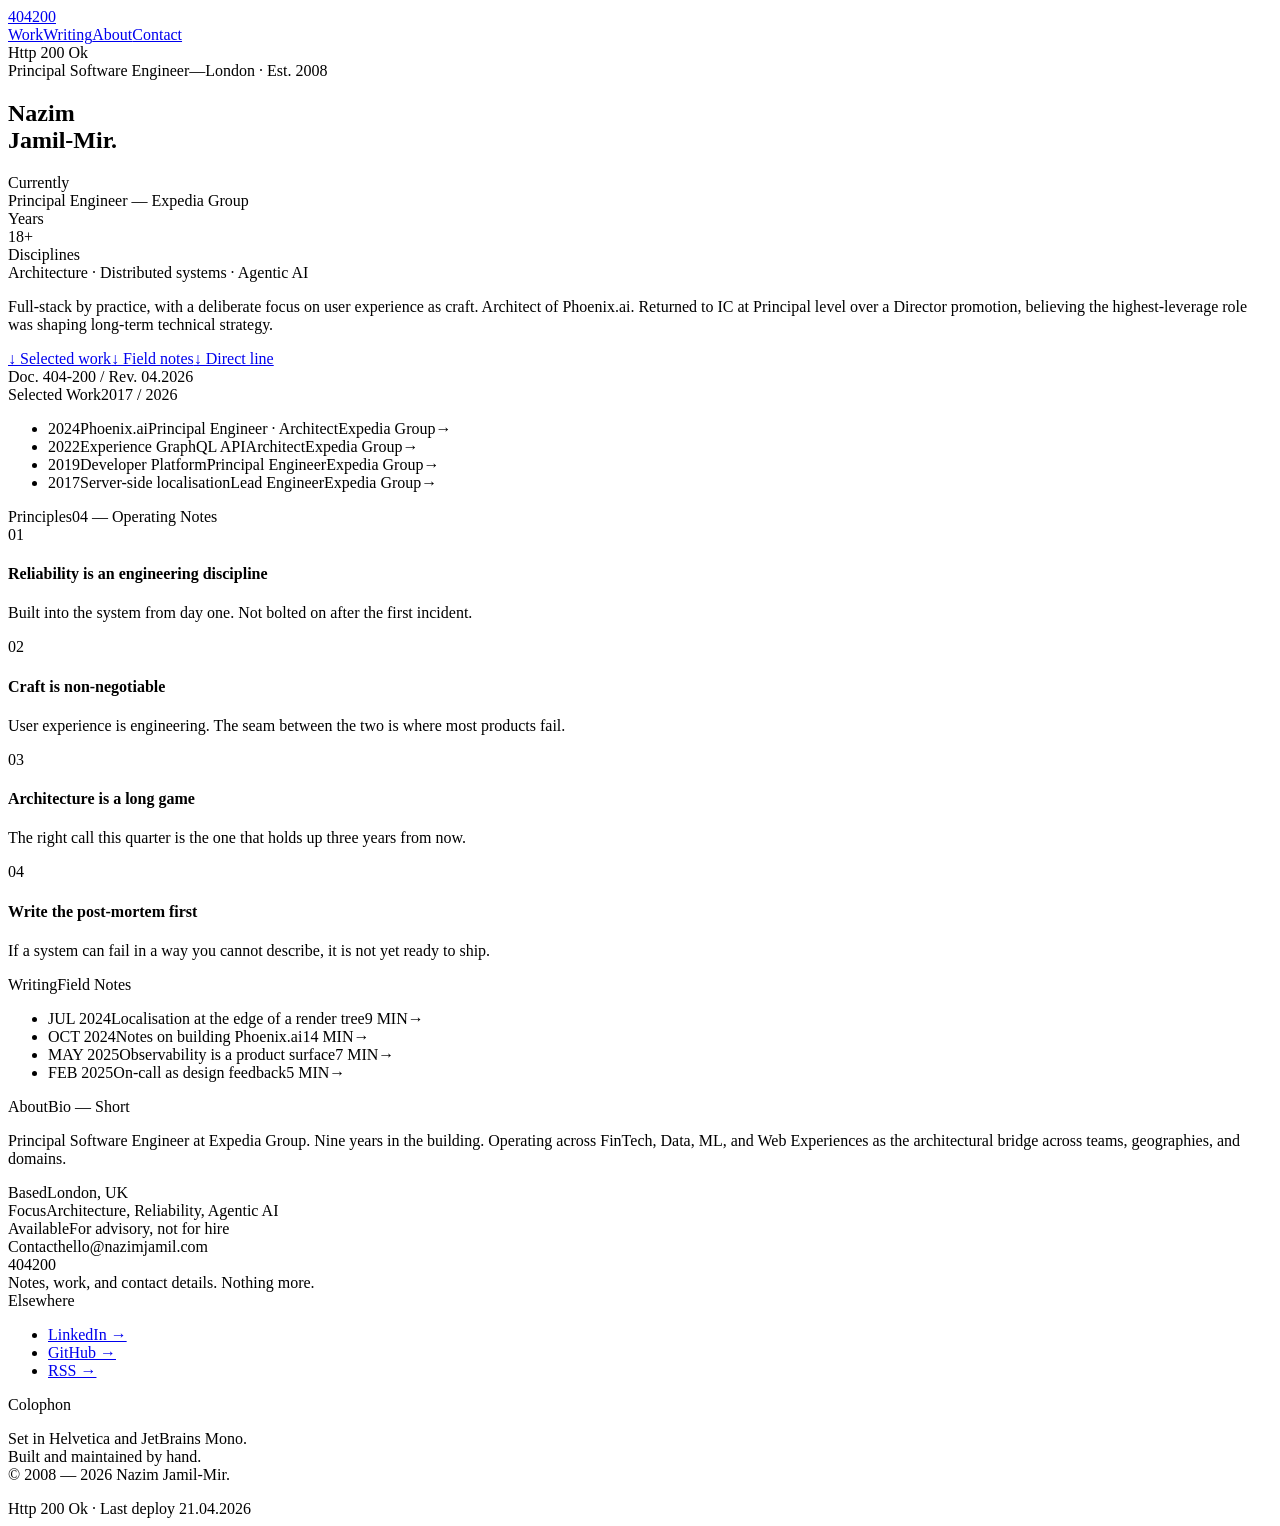
==== index.html @ 5a389b7d "Deploying to gh-pages from @ nazimjamil/404200@49bf01068c7d964cf28268f6c3b2073edb10a730 🚀" ====
<!DOCTYPE html><html lang="en"> <head><meta charset="UTF-8"><meta name="viewport" content="width=device-width, initial-scale=1"><meta name="description" content="Principal Software Engineer. Architect of Phoenix.ai. London."><title>Nazim Jamil-Mir — 404·200</title><link rel="icon" type="image/svg+xml" href="/favicon.svg"><link rel="stylesheet" href="/404.200/_astro/_slug_.BNwKI9wT.css"></head> <body> <div class="page"> <style>astro-island,astro-slot,astro-static-slot{display:contents}</style><script>(()=>{var e=async t=>{await(await t())()};(self.Astro||(self.Astro={})).load=e;window.dispatchEvent(new Event("astro:load"));})();</script><script>(()=>{var A=Object.defineProperty;var g=(i,o,a)=>o in i?A(i,o,{enumerable:!0,configurable:!0,writable:!0,value:a}):i[o]=a;var d=(i,o,a)=>g(i,typeof o!="symbol"?o+"":o,a);{let i={0:t=>m(t),1:t=>a(t),2:t=>new RegExp(t),3:t=>new Date(t),4:t=>new Map(a(t)),5:t=>new Set(a(t)),6:t=>BigInt(t),7:t=>new URL(t),8:t=>new Uint8Array(t),9:t=>new Uint16Array(t),10:t=>new Uint32Array(t),11:t=>1/0*t},o=t=>{let[l,e]=t;return l in i?i[l](e):void 0},a=t=>t.map(o),m=t=>typeof t!="object"||t===null?t:Object.fromEntries(Object.entries(t).map(([l,e])=>[l,o(e)]));class y extends HTMLElement{constructor(){super(...arguments);d(this,"Component");d(this,"hydrator");d(this,"hydrate",async()=>{var b;if(!this.hydrator||!this.isConnected)return;let e=(b=this.parentElement)==null?void 0:b.closest("astro-island[ssr]");if(e){e.addEventListener("astro:hydrate",this.hydrate,{once:!0});return}let c=this.querySelectorAll("astro-slot"),n={},h=this.querySelectorAll("template[data-astro-template]");for(let r of h){let s=r.closest(this.tagName);s!=null&&s.isSameNode(this)&&(n[r.getAttribute("data-astro-template")||"default"]=r.innerHTML,r.remove())}for(let r of c){let s=r.closest(this.tagName);s!=null&&s.isSameNode(this)&&(n[r.getAttribute("name")||"default"]=r.innerHTML)}let p;try{p=this.hasAttribute("props")?m(JSON.parse(this.getAttribute("props"))):{}}catch(r){let s=this.getAttribute("component-url")||"<unknown>",v=this.getAttribute("component-export");throw v&&(s+=` (export ${v})`),console.error(`[hydrate] Error parsing props for component ${s}`,this.getAttribute("props"),r),r}let u;await this.hydrator(this)(this.Component,p,n,{client:this.getAttribute("client")}),this.removeAttribute("ssr"),this.dispatchEvent(new CustomEvent("astro:hydrate"))});d(this,"unmount",()=>{this.isConnected||this.dispatchEvent(new CustomEvent("astro:unmount"))})}disconnectedCallback(){document.removeEventListener("astro:after-swap",this.unmount),document.addEventListener("astro:after-swap",this.unmount,{once:!0})}connectedCallback(){if(!this.hasAttribute("await-children")||document.readyState==="interactive"||document.readyState==="complete")this.childrenConnectedCallback();else{let e=()=>{document.removeEventListener("DOMContentLoaded",e),c.disconnect(),this.childrenConnectedCallback()},c=new MutationObserver(()=>{var n;((n=this.lastChild)==null?void 0:n.nodeType)===Node.COMMENT_NODE&&this.lastChild.nodeValue==="astro:end"&&(this.lastChild.remove(),e())});c.observe(this,{childList:!0}),document.addEventListener("DOMContentLoaded",e)}}async childrenConnectedCallback(){let e=this.getAttribute("before-hydration-url");e&&await import(e),this.start()}async start(){let e=JSON.parse(this.getAttribute("opts")),c=this.getAttribute("client");if(Astro[c]===void 0){window.addEventListener(`astro:${c}`,()=>this.start(),{once:!0});return}try{await Astro[c](async()=>{let n=this.getAttribute("renderer-url"),[h,{default:p}]=await Promise.all([import(this.getAttribute("component-url")),n?import(n):()=>()=>{}]),u=this.getAttribute("component-export")||"default";if(!u.includes("."))this.Component=h[u];else{this.Component=h;for(let f of u.split("."))this.Component=this.Component[f]}return this.hydrator=p,this.hydrate},e,this)}catch(n){console.error(`[astro-island] Error hydrating ${this.getAttribute("component-url")}`,n)}}attributeChangedCallback(){this.hydrate()}}d(y,"observedAttributes",["props"]),customElements.get("astro-island")||customElements.define("astro-island",y)}})();</script><astro-island uid="kYP20" prefix="r12" component-url="/404.200/_astro/Header.C9mFIjWQ.js" component-export="default" renderer-url="/404.200/_astro/client.Ck_OXNAA.js" props="{&quot;active&quot;:[0,&quot;Work&quot;]}" ssr client="load" opts="{&quot;name&quot;:&quot;Header&quot;,&quot;value&quot;:true}" await-children><header class="site-header"><a class="mark" href="/">404<span class="dot"></span>200</a><nav class="site-nav"><a class="nav-link is-active" href="/work">Work</a><a class="nav-link" href="/writing">Writing</a><a class="nav-link" href="/about">About</a><a class="nav-link" href="/contact">Contact</a></nav><div class="status-pill u-uppercase"><span class="status-dot"></span>Http 200 Ok</div></header><!--astro:end--></astro-island>  <astro-island uid="2uKwap" prefix="r7" component-url="/404.200/_astro/Hero.ugBSDoZh.js" component-export="default" renderer-url="/404.200/_astro/client.Ck_OXNAA.js" props="{}" ssr client="load" opts="{&quot;name&quot;:&quot;Hero&quot;,&quot;value&quot;:true}" await-children><section class="hero"><div class="hero-eyebrow"><span>Principal Software Engineer</span><span class="hero-eyebrow-sep">—</span><span>London · Est. 2008</span></div><h1 class="hero-title">Nazim<br/>Jamil-Mir.</h1><div class="hero-meta"><div class="hero-meta-col"><div class="meta-label">Currently</div><div class="meta-value">Principal Engineer — Expedia Group</div></div><div class="hero-meta-col"><div class="meta-label">Years</div><div class="meta-value">18<span class="meta-thin">+</span></div></div><div class="hero-meta-col"><div class="meta-label">Disciplines</div><div class="meta-value">Architecture · Distributed systems · Agentic AI</div></div></div><p class="hero-lede">Full-stack by practice, with a deliberate focus on user experience as craft. Architect of Phoenix.ai. Returned to IC at Principal level over a Director promotion, believing the highest-leverage role was shaping long-term technical strategy.</p><div class="hero-foot"><div class="lhs"><a href="/work">↓ Selected work</a><a href="/writing">↓ Field notes</a><a href="/contact">↓ Direct line</a></div><div class="u-uppercase">Doc. 404-200 / Rev. 04.2026</div></div></section><!--astro:end--></astro-island> <astro-island uid="1IAMel" prefix="r8" component-url="/404.200/_astro/WorkList.DhVTAIYB.js" component-export="default" renderer-url="/404.200/_astro/client.Ck_OXNAA.js" props="{&quot;items&quot;:[1,[[0,{&quot;year&quot;:[0,&quot;2024&quot;],&quot;title&quot;:[0,&quot;Phoenix.ai&quot;],&quot;role&quot;:[0,&quot;Principal Engineer · Architect&quot;],&quot;org&quot;:[0,&quot;Expedia Group&quot;],&quot;slug&quot;:[0,&quot;phoenix-ai&quot;]}],[0,{&quot;year&quot;:[0,&quot;2022&quot;],&quot;title&quot;:[0,&quot;Experience GraphQL API&quot;],&quot;role&quot;:[0,&quot;Architect&quot;],&quot;org&quot;:[0,&quot;Expedia Group&quot;],&quot;slug&quot;:[0,&quot;experience-graphql-api&quot;]}],[0,{&quot;year&quot;:[0,&quot;2019&quot;],&quot;title&quot;:[0,&quot;Developer Platform&quot;],&quot;role&quot;:[0,&quot;Principal Engineer&quot;],&quot;org&quot;:[0,&quot;Expedia Group&quot;],&quot;slug&quot;:[0,&quot;developer-platform&quot;]}],[0,{&quot;year&quot;:[0,&quot;2017&quot;],&quot;title&quot;:[0,&quot;Server-side localisation&quot;],&quot;role&quot;:[0,&quot;Lead Engineer&quot;],&quot;org&quot;:[0,&quot;Expedia Group&quot;],&quot;slug&quot;:[0,&quot;server-side-localisation&quot;]}]]]}" ssr client="load" opts="{&quot;name&quot;:&quot;WorkList&quot;,&quot;value&quot;:true}" await-children><section class="block"><div class="block-head"><span class="label">Selected Work</span><span class="label-muted">2017 / 2026</span></div><ul class="work-list"><li class="work-row"><span class="work-year">2024</span><span class="work-title">Phoenix.ai</span><span class="work-role">Principal Engineer · Architect</span><span class="work-org">Expedia Group</span><span class="work-arrow">→</span></li><li class="work-row"><span class="work-year">2022</span><span class="work-title">Experience GraphQL API</span><span class="work-role">Architect</span><span class="work-org">Expedia Group</span><span class="work-arrow">→</span></li><li class="work-row"><span class="work-year">2019</span><span class="work-title">Developer Platform</span><span class="work-role">Principal Engineer</span><span class="work-org">Expedia Group</span><span class="work-arrow">→</span></li><li class="work-row"><span class="work-year">2017</span><span class="work-title">Server-side localisation</span><span class="work-role">Lead Engineer</span><span class="work-org">Expedia Group</span><span class="work-arrow">→</span></li></ul></section><!--astro:end--></astro-island> <section class="principles"><div class="block-head"><span class="label">Principles</span><span class="label-muted">04 — Operating Notes</span></div><div class="principles-grid"><div class="principle"><div class="num">01</div><h4>Reliability is an engineering discipline</h4><p>Built into the system from day one. Not bolted on after the first incident.</p></div><div class="principle"><div class="num">02</div><h4>Craft is non-negotiable</h4><p>User experience is engineering. The seam between the two is where most products fail.</p></div><div class="principle"><div class="num">03</div><h4>Architecture is a long game</h4><p>The right call this quarter is the one that holds up three years from now.</p></div><div class="principle"><div class="num">04</div><h4>Write the post-mortem first</h4><p>If a system can fail in a way you cannot describe, it is not yet ready to ship.</p></div></div></section> <astro-island uid="l1Qqv" prefix="r10" component-url="/404.200/_astro/WritingList.1iqaQ63s.js" component-export="default" renderer-url="/404.200/_astro/client.Ck_OXNAA.js" props="{&quot;items&quot;:[1,[[0,{&quot;date&quot;:[0,&quot;JUL 2024&quot;],&quot;title&quot;:[0,&quot;Localisation at the edge of a render tree&quot;],&quot;readTime&quot;:[0,&quot;9 MIN&quot;],&quot;slug&quot;:[0,&quot;localisation-at-the-edge-of-a-render-tree&quot;]}],[0,{&quot;date&quot;:[0,&quot;OCT 2024&quot;],&quot;title&quot;:[0,&quot;Notes on building Phoenix.ai&quot;],&quot;readTime&quot;:[0,&quot;14 MIN&quot;],&quot;slug&quot;:[0,&quot;notes-on-building-phoenix-ai&quot;]}],[0,{&quot;date&quot;:[0,&quot;MAY 2025&quot;],&quot;title&quot;:[0,&quot;Observability is a product surface&quot;],&quot;readTime&quot;:[0,&quot;7 MIN&quot;],&quot;slug&quot;:[0,&quot;observability-is-a-product-surface&quot;]}],[0,{&quot;date&quot;:[0,&quot;FEB 2025&quot;],&quot;title&quot;:[0,&quot;On-call as design feedback&quot;],&quot;readTime&quot;:[0,&quot;5 MIN&quot;],&quot;slug&quot;:[0,&quot;on-call-as-design-feedback&quot;]}]]]}" ssr client="load" opts="{&quot;name&quot;:&quot;WritingList&quot;,&quot;value&quot;:true}" await-children><section class="block theme-dark writing-block"><div class="block-head"><span class="label">Writing</span><span class="label-muted">Field Notes</span></div><ul class="writing-list"><li class="writing-row"><a href="/writing/localisation-at-the-edge-of-a-render-tree" class="writing-row-link" style="display:contents;color:inherit;text-decoration:none"><span class="writing-date">JUL 2024</span><span class="writing-title">Localisation at the edge of a render tree</span><span class="writing-read">9 MIN</span><span class="writing-arrow">→</span></a></li><li class="writing-row"><a href="/writing/notes-on-building-phoenix-ai" class="writing-row-link" style="display:contents;color:inherit;text-decoration:none"><span class="writing-date">OCT 2024</span><span class="writing-title">Notes on building Phoenix.ai</span><span class="writing-read">14 MIN</span><span class="writing-arrow">→</span></a></li><li class="writing-row"><a href="/writing/observability-is-a-product-surface" class="writing-row-link" style="display:contents;color:inherit;text-decoration:none"><span class="writing-date">MAY 2025</span><span class="writing-title">Observability is a product surface</span><span class="writing-read">7 MIN</span><span class="writing-arrow">→</span></a></li><li class="writing-row"><a href="/writing/on-call-as-design-feedback" class="writing-row-link" style="display:contents;color:inherit;text-decoration:none"><span class="writing-date">FEB 2025</span><span class="writing-title">On-call as design feedback</span><span class="writing-read">5 MIN</span><span class="writing-arrow">→</span></a></li></ul></section><!--astro:end--></astro-island> <section class="block about-block"><div class="block-head"><span class="label">About</span><span class="label-muted">Bio — Short</span></div><div class="about-grid"><p class="about-lede">Principal Software Engineer at Expedia Group. Nine years in the building. Operating across FinTech, Data, ML, and Web Experiences as the architectural bridge across teams, geographies, and domains.</p><div class="about-side"><div class="kv"><span class="k">Based</span><span class="v">London, UK</span></div><div class="kv"><span class="k">Focus</span><span class="v">Architecture, Reliability, Agentic AI</span></div><div class="kv"><span class="k">Available</span><span class="v">For advisory, not for hire</span></div><div class="kv"><span class="k">Contact</span><span class="v">hello@nazimjamil.com</span></div></div></div></section>  <footer class="site-footer"><div class="footer-col"><div class="footer-mark">404<span class="footer-dot"></span>200</div><div class="footer-tagline">Notes, work, and contact details. Nothing more.</div></div><div class="footer-col"><div class="label">Elsewhere</div><ul class="footer-links"><li><a href="https://www.linkedin.com/in/nazimjamilmir" target="_blank" rel="noopener noreferrer">LinkedIn →</a></li><li><a href="https://github.com/nazimjamil" target="_blank" rel="noopener noreferrer">GitHub →</a></li><li><a href="/rss.xml">RSS →</a></li></ul></div><div class="footer-col"><div class="label">Colophon</div><p class="footer-small">Set in Helvetica and JetBrains Mono.<br/>Built and maintained by hand.<br/>© 2008 — 2026 Nazim Jamil-Mir.</p></div><div class="footer-status u-uppercase"><span class="status-dot"></span>Http 200 Ok · Last deploy 21.04.2026</div></footer> </div> </body></html>
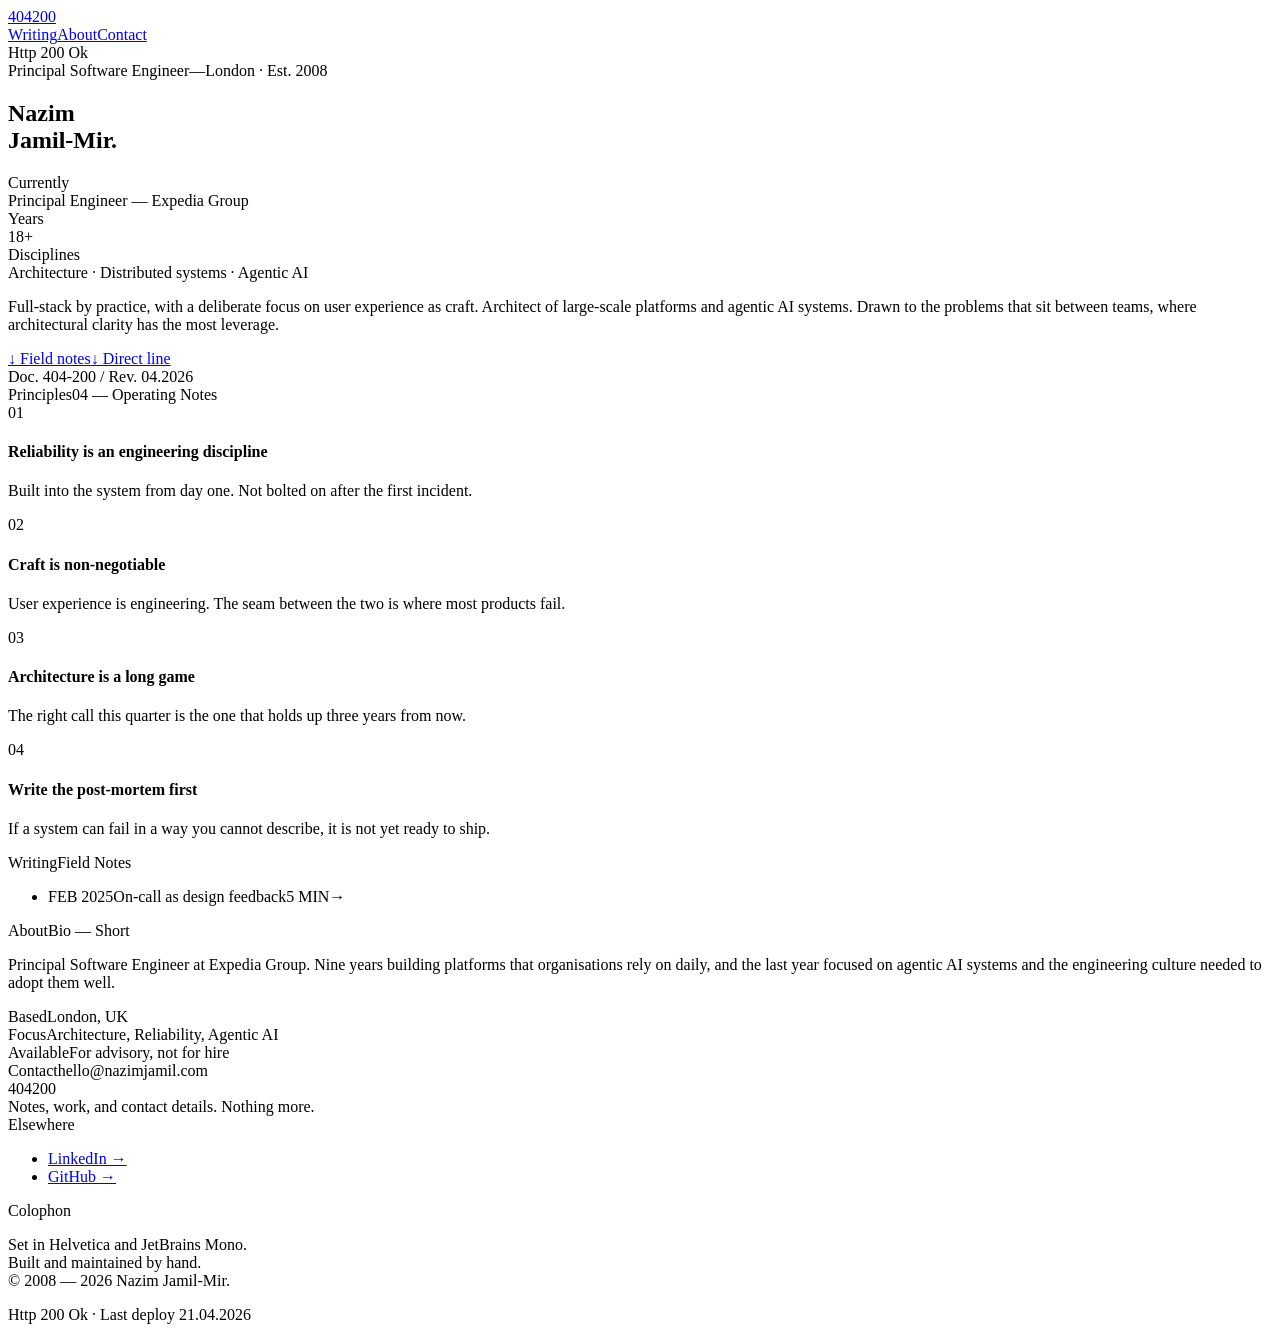
==== commit 3ae2e48b: "Deploying to gh-pages from @ nazimjamil/404200@7b618e17bde80939b89718a43ed02a01119f9fc4 🚀" ====
--- a/index.html
+++ b/index.html
@@ -1 +1 @@
-<!DOCTYPE html><html lang="en"> <head><meta charset="UTF-8"><meta name="viewport" content="width=device-width, initial-scale=1"><meta name="description" content="Principal Software Engineer. Architect of Phoenix.ai. London."><title>Nazim Jamil-Mir — 404·200</title><link rel="icon" type="image/svg+xml" href="/favicon.svg"><link rel="stylesheet" href="/404.200/_astro/_slug_.BNwKI9wT.css"></head> <body> <div class="page"> <style>astro-island,astro-slot,astro-static-slot{display:contents}</style><script>(()=>{var e=async t=>{await(await t())()};(self.Astro||(self.Astro={})).load=e;window.dispatchEvent(new Event("astro:load"));})();</script><script>(()=>{var A=Object.defineProperty;var g=(i,o,a)=>o in i?A(i,o,{enumerable:!0,configurable:!0,writable:!0,value:a}):i[o]=a;var d=(i,o,a)=>g(i,typeof o!="symbol"?o+"":o,a);{let i={0:t=>m(t),1:t=>a(t),2:t=>new RegExp(t),3:t=>new Date(t),4:t=>new Map(a(t)),5:t=>new Set(a(t)),6:t=>BigInt(t),7:t=>new URL(t),8:t=>new Uint8Array(t),9:t=>new Uint16Array(t),10:t=>new Uint32Array(t),11:t=>1/0*t},o=t=>{let[l,e]=t;return l in i?i[l](e):void 0},a=t=>t.map(o),m=t=>typeof t!="object"||t===null?t:Object.fromEntries(Object.entries(t).map(([l,e])=>[l,o(e)]));class y extends HTMLElement{constructor(){super(...arguments);d(this,"Component");d(this,"hydrator");d(this,"hydrate",async()=>{var b;if(!this.hydrator||!this.isConnected)return;let e=(b=this.parentElement)==null?void 0:b.closest("astro-island[ssr]");if(e){e.addEventListener("astro:hydrate",this.hydrate,{once:!0});return}let c=this.querySelectorAll("astro-slot"),n={},h=this.querySelectorAll("template[data-astro-template]");for(let r of h){let s=r.closest(this.tagName);s!=null&&s.isSameNode(this)&&(n[r.getAttribute("data-astro-template")||"default"]=r.innerHTML,r.remove())}for(let r of c){let s=r.closest(this.tagName);s!=null&&s.isSameNode(this)&&(n[r.getAttribute("name")||"default"]=r.innerHTML)}let p;try{p=this.hasAttribute("props")?m(JSON.parse(this.getAttribute("props"))):{}}catch(r){let s=this.getAttribute("component-url")||"<unknown>",v=this.getAttribute("component-export");throw v&&(s+=` (export ${v})`),console.error(`[hydrate] Error parsing props for component ${s}`,this.getAttribute("props"),r),r}let u;await this.hydrator(this)(this.Component,p,n,{client:this.getAttribute("client")}),this.removeAttribute("ssr"),this.dispatchEvent(new CustomEvent("astro:hydrate"))});d(this,"unmount",()=>{this.isConnected||this.dispatchEvent(new CustomEvent("astro:unmount"))})}disconnectedCallback(){document.removeEventListener("astro:after-swap",this.unmount),document.addEventListener("astro:after-swap",this.unmount,{once:!0})}connectedCallback(){if(!this.hasAttribute("await-children")||document.readyState==="interactive"||document.readyState==="complete")this.childrenConnectedCallback();else{let e=()=>{document.removeEventListener("DOMContentLoaded",e),c.disconnect(),this.childrenConnectedCallback()},c=new MutationObserver(()=>{var n;((n=this.lastChild)==null?void 0:n.nodeType)===Node.COMMENT_NODE&&this.lastChild.nodeValue==="astro:end"&&(this.lastChild.remove(),e())});c.observe(this,{childList:!0}),document.addEventListener("DOMContentLoaded",e)}}async childrenConnectedCallback(){let e=this.getAttribute("before-hydration-url");e&&await import(e),this.start()}async start(){let e=JSON.parse(this.getAttribute("opts")),c=this.getAttribute("client");if(Astro[c]===void 0){window.addEventListener(`astro:${c}`,()=>this.start(),{once:!0});return}try{await Astro[c](async()=>{let n=this.getAttribute("renderer-url"),[h,{default:p}]=await Promise.all([import(this.getAttribute("component-url")),n?import(n):()=>()=>{}]),u=this.getAttribute("component-export")||"default";if(!u.includes("."))this.Component=h[u];else{this.Component=h;for(let f of u.split("."))this.Component=this.Component[f]}return this.hydrator=p,this.hydrate},e,this)}catch(n){console.error(`[astro-island] Error hydrating ${this.getAttribute("component-url")}`,n)}}attributeChangedCallback(){this.hydrate()}}d(y,"observedAttributes",["props"]),customElements.get("astro-island")||customElements.define("astro-island",y)}})();</script><astro-island uid="kYP20" prefix="r12" component-url="/404.200/_astro/Header.C9mFIjWQ.js" component-export="default" renderer-url="/404.200/_astro/client.Ck_OXNAA.js" props="{&quot;active&quot;:[0,&quot;Work&quot;]}" ssr client="load" opts="{&quot;name&quot;:&quot;Header&quot;,&quot;value&quot;:true}" await-children><header class="site-header"><a class="mark" href="/">404<span class="dot"></span>200</a><nav class="site-nav"><a class="nav-link is-active" href="/work">Work</a><a class="nav-link" href="/writing">Writing</a><a class="nav-link" href="/about">About</a><a class="nav-link" href="/contact">Contact</a></nav><div class="status-pill u-uppercase"><span class="status-dot"></span>Http 200 Ok</div></header><!--astro:end--></astro-island>  <astro-island uid="2uKwap" prefix="r7" component-url="/404.200/_astro/Hero.ugBSDoZh.js" component-export="default" renderer-url="/404.200/_astro/client.Ck_OXNAA.js" props="{}" ssr client="load" opts="{&quot;name&quot;:&quot;Hero&quot;,&quot;value&quot;:true}" await-children><section class="hero"><div class="hero-eyebrow"><span>Principal Software Engineer</span><span class="hero-eyebrow-sep">—</span><span>London · Est. 2008</span></div><h1 class="hero-title">Nazim<br/>Jamil-Mir.</h1><div class="hero-meta"><div class="hero-meta-col"><div class="meta-label">Currently</div><div class="meta-value">Principal Engineer — Expedia Group</div></div><div class="hero-meta-col"><div class="meta-label">Years</div><div class="meta-value">18<span class="meta-thin">+</span></div></div><div class="hero-meta-col"><div class="meta-label">Disciplines</div><div class="meta-value">Architecture · Distributed systems · Agentic AI</div></div></div><p class="hero-lede">Full-stack by practice, with a deliberate focus on user experience as craft. Architect of Phoenix.ai. Returned to IC at Principal level over a Director promotion, believing the highest-leverage role was shaping long-term technical strategy.</p><div class="hero-foot"><div class="lhs"><a href="/work">↓ Selected work</a><a href="/writing">↓ Field notes</a><a href="/contact">↓ Direct line</a></div><div class="u-uppercase">Doc. 404-200 / Rev. 04.2026</div></div></section><!--astro:end--></astro-island> <astro-island uid="1IAMel" prefix="r8" component-url="/404.200/_astro/WorkList.DhVTAIYB.js" component-export="default" renderer-url="/404.200/_astro/client.Ck_OXNAA.js" props="{&quot;items&quot;:[1,[[0,{&quot;year&quot;:[0,&quot;2024&quot;],&quot;title&quot;:[0,&quot;Phoenix.ai&quot;],&quot;role&quot;:[0,&quot;Principal Engineer · Architect&quot;],&quot;org&quot;:[0,&quot;Expedia Group&quot;],&quot;slug&quot;:[0,&quot;phoenix-ai&quot;]}],[0,{&quot;year&quot;:[0,&quot;2022&quot;],&quot;title&quot;:[0,&quot;Experience GraphQL API&quot;],&quot;role&quot;:[0,&quot;Architect&quot;],&quot;org&quot;:[0,&quot;Expedia Group&quot;],&quot;slug&quot;:[0,&quot;experience-graphql-api&quot;]}],[0,{&quot;year&quot;:[0,&quot;2019&quot;],&quot;title&quot;:[0,&quot;Developer Platform&quot;],&quot;role&quot;:[0,&quot;Principal Engineer&quot;],&quot;org&quot;:[0,&quot;Expedia Group&quot;],&quot;slug&quot;:[0,&quot;developer-platform&quot;]}],[0,{&quot;year&quot;:[0,&quot;2017&quot;],&quot;title&quot;:[0,&quot;Server-side localisation&quot;],&quot;role&quot;:[0,&quot;Lead Engineer&quot;],&quot;org&quot;:[0,&quot;Expedia Group&quot;],&quot;slug&quot;:[0,&quot;server-side-localisation&quot;]}]]]}" ssr client="load" opts="{&quot;name&quot;:&quot;WorkList&quot;,&quot;value&quot;:true}" await-children><section class="block"><div class="block-head"><span class="label">Selected Work</span><span class="label-muted">2017 / 2026</span></div><ul class="work-list"><li class="work-row"><span class="work-year">2024</span><span class="work-title">Phoenix.ai</span><span class="work-role">Principal Engineer · Architect</span><span class="work-org">Expedia Group</span><span class="work-arrow">→</span></li><li class="work-row"><span class="work-year">2022</span><span class="work-title">Experience GraphQL API</span><span class="work-role">Architect</span><span class="work-org">Expedia Group</span><span class="work-arrow">→</span></li><li class="work-row"><span class="work-year">2019</span><span class="work-title">Developer Platform</span><span class="work-role">Principal Engineer</span><span class="work-org">Expedia Group</span><span class="work-arrow">→</span></li><li class="work-row"><span class="work-year">2017</span><span class="work-title">Server-side localisation</span><span class="work-role">Lead Engineer</span><span class="work-org">Expedia Group</span><span class="work-arrow">→</span></li></ul></section><!--astro:end--></astro-island> <section class="principles"><div class="block-head"><span class="label">Principles</span><span class="label-muted">04 — Operating Notes</span></div><div class="principles-grid"><div class="principle"><div class="num">01</div><h4>Reliability is an engineering discipline</h4><p>Built into the system from day one. Not bolted on after the first incident.</p></div><div class="principle"><div class="num">02</div><h4>Craft is non-negotiable</h4><p>User experience is engineering. The seam between the two is where most products fail.</p></div><div class="principle"><div class="num">03</div><h4>Architecture is a long game</h4><p>The right call this quarter is the one that holds up three years from now.</p></div><div class="principle"><div class="num">04</div><h4>Write the post-mortem first</h4><p>If a system can fail in a way you cannot describe, it is not yet ready to ship.</p></div></div></section> <astro-island uid="l1Qqv" prefix="r10" component-url="/404.200/_astro/WritingList.1iqaQ63s.js" component-export="default" renderer-url="/404.200/_astro/client.Ck_OXNAA.js" props="{&quot;items&quot;:[1,[[0,{&quot;date&quot;:[0,&quot;JUL 2024&quot;],&quot;title&quot;:[0,&quot;Localisation at the edge of a render tree&quot;],&quot;readTime&quot;:[0,&quot;9 MIN&quot;],&quot;slug&quot;:[0,&quot;localisation-at-the-edge-of-a-render-tree&quot;]}],[0,{&quot;date&quot;:[0,&quot;OCT 2024&quot;],&quot;title&quot;:[0,&quot;Notes on building Phoenix.ai&quot;],&quot;readTime&quot;:[0,&quot;14 MIN&quot;],&quot;slug&quot;:[0,&quot;notes-on-building-phoenix-ai&quot;]}],[0,{&quot;date&quot;:[0,&quot;MAY 2025&quot;],&quot;title&quot;:[0,&quot;Observability is a product surface&quot;],&quot;readTime&quot;:[0,&quot;7 MIN&quot;],&quot;slug&quot;:[0,&quot;observability-is-a-product-surface&quot;]}],[0,{&quot;date&quot;:[0,&quot;FEB 2025&quot;],&quot;title&quot;:[0,&quot;On-call as design feedback&quot;],&quot;readTime&quot;:[0,&quot;5 MIN&quot;],&quot;slug&quot;:[0,&quot;on-call-as-design-feedback&quot;]}]]]}" ssr client="load" opts="{&quot;name&quot;:&quot;WritingList&quot;,&quot;value&quot;:true}" await-children><section class="block theme-dark writing-block"><div class="block-head"><span class="label">Writing</span><span class="label-muted">Field Notes</span></div><ul class="writing-list"><li class="writing-row"><a href="/writing/localisation-at-the-edge-of-a-render-tree" class="writing-row-link" style="display:contents;color:inherit;text-decoration:none"><span class="writing-date">JUL 2024</span><span class="writing-title">Localisation at the edge of a render tree</span><span class="writing-read">9 MIN</span><span class="writing-arrow">→</span></a></li><li class="writing-row"><a href="/writing/notes-on-building-phoenix-ai" class="writing-row-link" style="display:contents;color:inherit;text-decoration:none"><span class="writing-date">OCT 2024</span><span class="writing-title">Notes on building Phoenix.ai</span><span class="writing-read">14 MIN</span><span class="writing-arrow">→</span></a></li><li class="writing-row"><a href="/writing/observability-is-a-product-surface" class="writing-row-link" style="display:contents;color:inherit;text-decoration:none"><span class="writing-date">MAY 2025</span><span class="writing-title">Observability is a product surface</span><span class="writing-read">7 MIN</span><span class="writing-arrow">→</span></a></li><li class="writing-row"><a href="/writing/on-call-as-design-feedback" class="writing-row-link" style="display:contents;color:inherit;text-decoration:none"><span class="writing-date">FEB 2025</span><span class="writing-title">On-call as design feedback</span><span class="writing-read">5 MIN</span><span class="writing-arrow">→</span></a></li></ul></section><!--astro:end--></astro-island> <section class="block about-block"><div class="block-head"><span class="label">About</span><span class="label-muted">Bio — Short</span></div><div class="about-grid"><p class="about-lede">Principal Software Engineer at Expedia Group. Nine years in the building. Operating across FinTech, Data, ML, and Web Experiences as the architectural bridge across teams, geographies, and domains.</p><div class="about-side"><div class="kv"><span class="k">Based</span><span class="v">London, UK</span></div><div class="kv"><span class="k">Focus</span><span class="v">Architecture, Reliability, Agentic AI</span></div><div class="kv"><span class="k">Available</span><span class="v">For advisory, not for hire</span></div><div class="kv"><span class="k">Contact</span><span class="v">hello@nazimjamil.com</span></div></div></div></section>  <footer class="site-footer"><div class="footer-col"><div class="footer-mark">404<span class="footer-dot"></span>200</div><div class="footer-tagline">Notes, work, and contact details. Nothing more.</div></div><div class="footer-col"><div class="label">Elsewhere</div><ul class="footer-links"><li><a href="https://www.linkedin.com/in/nazimjamilmir" target="_blank" rel="noopener noreferrer">LinkedIn →</a></li><li><a href="https://github.com/nazimjamil" target="_blank" rel="noopener noreferrer">GitHub →</a></li><li><a href="/rss.xml">RSS →</a></li></ul></div><div class="footer-col"><div class="label">Colophon</div><p class="footer-small">Set in Helvetica and JetBrains Mono.<br/>Built and maintained by hand.<br/>© 2008 — 2026 Nazim Jamil-Mir.</p></div><div class="footer-status u-uppercase"><span class="status-dot"></span>Http 200 Ok · Last deploy 21.04.2026</div></footer> </div> </body></html>+<!DOCTYPE html><html lang="en"> <head><meta charset="UTF-8"><meta name="viewport" content="width=device-width, initial-scale=1"><meta name="description" content="Principal Software Engineer. Architect of Phoenix.ai. London."><title>Nazim Jamil-Mir — 404·200</title><link rel="icon" type="image/svg+xml" href="/favicon.svg"><link rel="stylesheet" href="/404.200/_astro/_slug_.CbARQoSY.css"></head> <body> <div class="page"> <style>astro-island,astro-slot,astro-static-slot{display:contents}</style><script>(()=>{var e=async t=>{await(await t())()};(self.Astro||(self.Astro={})).load=e;window.dispatchEvent(new Event("astro:load"));})();</script><script>(()=>{var A=Object.defineProperty;var g=(i,o,a)=>o in i?A(i,o,{enumerable:!0,configurable:!0,writable:!0,value:a}):i[o]=a;var d=(i,o,a)=>g(i,typeof o!="symbol"?o+"":o,a);{let i={0:t=>m(t),1:t=>a(t),2:t=>new RegExp(t),3:t=>new Date(t),4:t=>new Map(a(t)),5:t=>new Set(a(t)),6:t=>BigInt(t),7:t=>new URL(t),8:t=>new Uint8Array(t),9:t=>new Uint16Array(t),10:t=>new Uint32Array(t),11:t=>1/0*t},o=t=>{let[l,e]=t;return l in i?i[l](e):void 0},a=t=>t.map(o),m=t=>typeof t!="object"||t===null?t:Object.fromEntries(Object.entries(t).map(([l,e])=>[l,o(e)]));class y extends HTMLElement{constructor(){super(...arguments);d(this,"Component");d(this,"hydrator");d(this,"hydrate",async()=>{var b;if(!this.hydrator||!this.isConnected)return;let e=(b=this.parentElement)==null?void 0:b.closest("astro-island[ssr]");if(e){e.addEventListener("astro:hydrate",this.hydrate,{once:!0});return}let c=this.querySelectorAll("astro-slot"),n={},h=this.querySelectorAll("template[data-astro-template]");for(let r of h){let s=r.closest(this.tagName);s!=null&&s.isSameNode(this)&&(n[r.getAttribute("data-astro-template")||"default"]=r.innerHTML,r.remove())}for(let r of c){let s=r.closest(this.tagName);s!=null&&s.isSameNode(this)&&(n[r.getAttribute("name")||"default"]=r.innerHTML)}let p;try{p=this.hasAttribute("props")?m(JSON.parse(this.getAttribute("props"))):{}}catch(r){let s=this.getAttribute("component-url")||"<unknown>",v=this.getAttribute("component-export");throw v&&(s+=` (export ${v})`),console.error(`[hydrate] Error parsing props for component ${s}`,this.getAttribute("props"),r),r}let u;await this.hydrator(this)(this.Component,p,n,{client:this.getAttribute("client")}),this.removeAttribute("ssr"),this.dispatchEvent(new CustomEvent("astro:hydrate"))});d(this,"unmount",()=>{this.isConnected||this.dispatchEvent(new CustomEvent("astro:unmount"))})}disconnectedCallback(){document.removeEventListener("astro:after-swap",this.unmount),document.addEventListener("astro:after-swap",this.unmount,{once:!0})}connectedCallback(){if(!this.hasAttribute("await-children")||document.readyState==="interactive"||document.readyState==="complete")this.childrenConnectedCallback();else{let e=()=>{document.removeEventListener("DOMContentLoaded",e),c.disconnect(),this.childrenConnectedCallback()},c=new MutationObserver(()=>{var n;((n=this.lastChild)==null?void 0:n.nodeType)===Node.COMMENT_NODE&&this.lastChild.nodeValue==="astro:end"&&(this.lastChild.remove(),e())});c.observe(this,{childList:!0}),document.addEventListener("DOMContentLoaded",e)}}async childrenConnectedCallback(){let e=this.getAttribute("before-hydration-url");e&&await import(e),this.start()}async start(){let e=JSON.parse(this.getAttribute("opts")),c=this.getAttribute("client");if(Astro[c]===void 0){window.addEventListener(`astro:${c}`,()=>this.start(),{once:!0});return}try{await Astro[c](async()=>{let n=this.getAttribute("renderer-url"),[h,{default:p}]=await Promise.all([import(this.getAttribute("component-url")),n?import(n):()=>()=>{}]),u=this.getAttribute("component-export")||"default";if(!u.includes("."))this.Component=h[u];else{this.Component=h;for(let f of u.split("."))this.Component=this.Component[f]}return this.hydrator=p,this.hydrate},e,this)}catch(n){console.error(`[astro-island] Error hydrating ${this.getAttribute("component-url")}`,n)}}attributeChangedCallback(){this.hydrate()}}d(y,"observedAttributes",["props"]),customElements.get("astro-island")||customElements.define("astro-island",y)}})();</script><astro-island uid="2CeqF" prefix="r10" component-url="/404.200/_astro/Header.SlaGEBiw.js" component-export="default" renderer-url="/404.200/_astro/client.Brf3ESY8.js" props="{&quot;active&quot;:[0,&quot;Work&quot;]}" ssr client="load" opts="{&quot;name&quot;:&quot;Header&quot;,&quot;value&quot;:true}" await-children><header class="site-header"><a class="mark" href="/404.200/">404<span class="dot"></span>200</a><nav class="site-nav"><a class="nav-link" href="/404.200/writing">Writing</a><a class="nav-link" href="/404.200/about">About</a><a class="nav-link" href="/404.200/contact">Contact</a></nav><div class="status-pill u-uppercase"><span class="status-dot"></span>Http 200 Ok</div></header><!--astro:end--></astro-island>  <astro-island uid="1abqfE" prefix="r6" component-url="/404.200/_astro/Hero.DCrojkJp.js" component-export="default" renderer-url="/404.200/_astro/client.Brf3ESY8.js" props="{}" ssr client="load" opts="{&quot;name&quot;:&quot;Hero&quot;,&quot;value&quot;:true}" await-children><section class="hero"><div class="hero-eyebrow"><span>Principal Software Engineer</span><span class="hero-eyebrow-sep">—</span><span>London · Est. 2008</span></div><h1 class="hero-title">Nazim<br/>Jamil-Mir.</h1><div class="hero-meta"><div class="hero-meta-col"><div class="meta-label">Currently</div><div class="meta-value">Principal Engineer — Expedia Group</div></div><div class="hero-meta-col"><div class="meta-label">Years</div><div class="meta-value">18<span class="meta-thin">+</span></div></div><div class="hero-meta-col"><div class="meta-label">Disciplines</div><div class="meta-value">Architecture · Distributed systems · Agentic AI</div></div></div><p class="hero-lede">Full-stack by practice, with a deliberate focus on user experience as craft. Architect of large-scale platforms and agentic AI systems. Drawn to the problems that sit between teams, where architectural clarity has the most leverage.</p><div class="hero-foot"><div class="lhs"><a href="/404.200/writing">↓ Field notes</a><a href="/404.200/contact">↓ Direct line</a></div><div class="u-uppercase">Doc. 404-200 / Rev. 04.2026</div></div></section><!--astro:end--></astro-island>  <section class="principles"><div class="block-head"><span class="label">Principles</span><span class="label-muted">04 — Operating Notes</span></div><div class="principles-grid"><div class="principle"><div class="num">01</div><h4>Reliability is an engineering discipline</h4><p>Built into the system from day one. Not bolted on after the first incident.</p></div><div class="principle"><div class="num">02</div><h4>Craft is non-negotiable</h4><p>User experience is engineering. The seam between the two is where most products fail.</p></div><div class="principle"><div class="num">03</div><h4>Architecture is a long game</h4><p>The right call this quarter is the one that holds up three years from now.</p></div><div class="principle"><div class="num">04</div><h4>Write the post-mortem first</h4><p>If a system can fail in a way you cannot describe, it is not yet ready to ship.</p></div></div></section> <astro-island uid="wpaPI" prefix="r8" component-url="/404.200/_astro/WritingList.DbbztyjD.js" component-export="default" renderer-url="/404.200/_astro/client.Brf3ESY8.js" props="{&quot;items&quot;:[1,[[0,{&quot;date&quot;:[0,&quot;FEB 2025&quot;],&quot;title&quot;:[0,&quot;On-call as design feedback&quot;],&quot;readTime&quot;:[0,&quot;5 MIN&quot;],&quot;slug&quot;:[0,&quot;on-call-as-design-feedback&quot;]}]]]}" ssr client="load" opts="{&quot;name&quot;:&quot;WritingList&quot;,&quot;value&quot;:true}" await-children><section class="block theme-dark writing-block"><div class="block-head"><span class="label">Writing</span><span class="label-muted">Field Notes</span></div><ul class="writing-list"><li class="writing-row"><a href="/404.200/writing/on-call-as-design-feedback" class="writing-row-link" style="display:contents;color:inherit;text-decoration:none"><span class="writing-date">FEB 2025</span><span class="writing-title">On-call as design feedback</span><span class="writing-read">5 MIN</span><span class="writing-arrow">→</span></a></li></ul></section><!--astro:end--></astro-island> <section class="block about-block"><div class="block-head"><span class="label">About</span><span class="label-muted">Bio — Short</span></div><div class="about-grid"><p class="about-lede">Principal Software Engineer at Expedia Group. Nine years building platforms that organisations rely on daily, and the last year focused on agentic AI systems and the engineering culture needed to adopt them well.</p><div class="about-side"><div class="kv"><span class="k">Based</span><span class="v">London, UK</span></div><div class="kv"><span class="k">Focus</span><span class="v">Architecture, Reliability, Agentic AI</span></div><div class="kv"><span class="k">Available</span><span class="v">For advisory, not for hire</span></div><div class="kv"><span class="k">Contact</span><span class="v">hello@nazimjamil.com</span></div></div></div></section>  <footer class="site-footer"><div class="footer-col"><div class="footer-mark">404<span class="footer-dot"></span>200</div><div class="footer-tagline">Notes, work, and contact details. Nothing more.</div></div><div class="footer-col"><div class="label">Elsewhere</div><ul class="footer-links"><li><a href="https://www.linkedin.com/in/nazimjamil" target="_blank" rel="noopener noreferrer">LinkedIn →</a></li><li><a href="https://github.com/nazimjamil" target="_blank" rel="noopener noreferrer">GitHub →</a></li></ul></div><div class="footer-col"><div class="label">Colophon</div><p class="footer-small">Set in Helvetica and JetBrains Mono.<br/>Built and maintained by hand.<br/>© 2008 — 2026 Nazim Jamil-Mir.</p></div><div class="footer-status u-uppercase"><span class="status-dot"></span>Http 200 Ok · Last deploy 21.04.2026</div></footer> </div> </body></html>
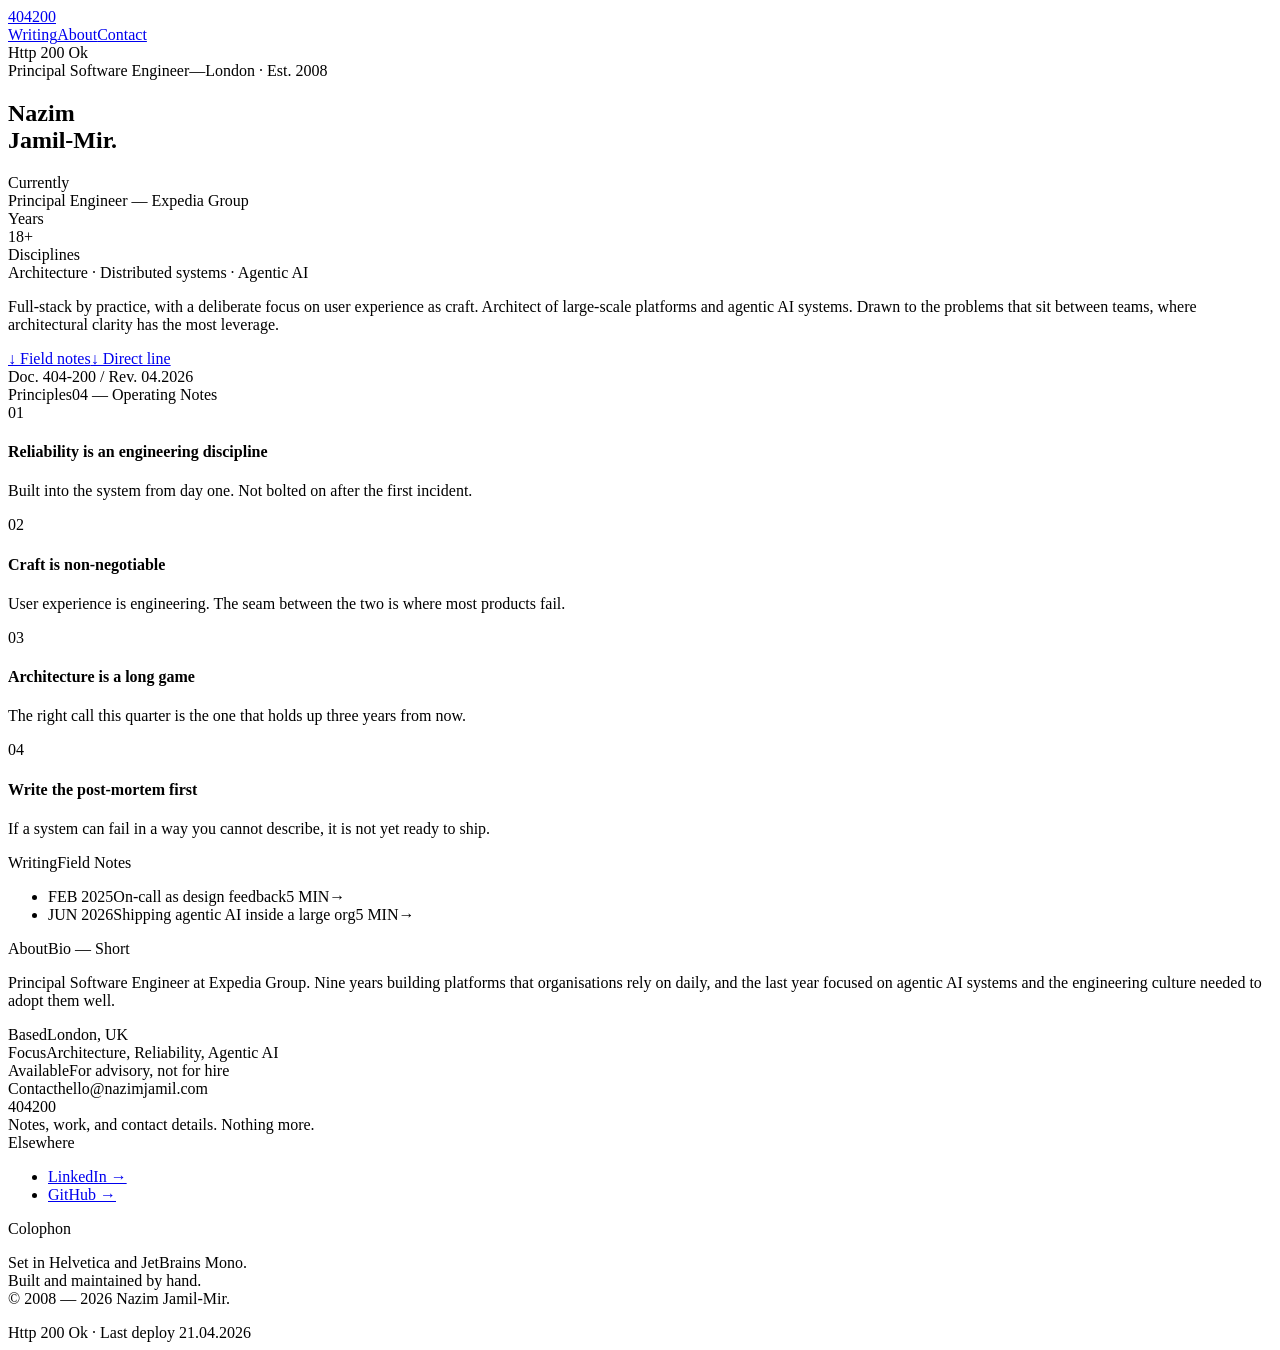
==== commit 534fa27a: "Deploying to gh-pages from @ nazimjamil/404200@e06cd85c705b4ea122b06be4d81220561e864a07 🚀" ====
--- a/index.html
+++ b/index.html
@@ -1 +1 @@
-<!DOCTYPE html><html lang="en"> <head><meta charset="UTF-8"><meta name="viewport" content="width=device-width, initial-scale=1"><meta name="description" content="Principal Software Engineer. Architect of Phoenix.ai. London."><title>Nazim Jamil-Mir — 404·200</title><link rel="icon" type="image/svg+xml" href="/favicon.svg"><link rel="stylesheet" href="/404.200/_astro/_slug_.CbARQoSY.css"></head> <body> <div class="page"> <style>astro-island,astro-slot,astro-static-slot{display:contents}</style><script>(()=>{var e=async t=>{await(await t())()};(self.Astro||(self.Astro={})).load=e;window.dispatchEvent(new Event("astro:load"));})();</script><script>(()=>{var A=Object.defineProperty;var g=(i,o,a)=>o in i?A(i,o,{enumerable:!0,configurable:!0,writable:!0,value:a}):i[o]=a;var d=(i,o,a)=>g(i,typeof o!="symbol"?o+"":o,a);{let i={0:t=>m(t),1:t=>a(t),2:t=>new RegExp(t),3:t=>new Date(t),4:t=>new Map(a(t)),5:t=>new Set(a(t)),6:t=>BigInt(t),7:t=>new URL(t),8:t=>new Uint8Array(t),9:t=>new Uint16Array(t),10:t=>new Uint32Array(t),11:t=>1/0*t},o=t=>{let[l,e]=t;return l in i?i[l](e):void 0},a=t=>t.map(o),m=t=>typeof t!="object"||t===null?t:Object.fromEntries(Object.entries(t).map(([l,e])=>[l,o(e)]));class y extends HTMLElement{constructor(){super(...arguments);d(this,"Component");d(this,"hydrator");d(this,"hydrate",async()=>{var b;if(!this.hydrator||!this.isConnected)return;let e=(b=this.parentElement)==null?void 0:b.closest("astro-island[ssr]");if(e){e.addEventListener("astro:hydrate",this.hydrate,{once:!0});return}let c=this.querySelectorAll("astro-slot"),n={},h=this.querySelectorAll("template[data-astro-template]");for(let r of h){let s=r.closest(this.tagName);s!=null&&s.isSameNode(this)&&(n[r.getAttribute("data-astro-template")||"default"]=r.innerHTML,r.remove())}for(let r of c){let s=r.closest(this.tagName);s!=null&&s.isSameNode(this)&&(n[r.getAttribute("name")||"default"]=r.innerHTML)}let p;try{p=this.hasAttribute("props")?m(JSON.parse(this.getAttribute("props"))):{}}catch(r){let s=this.getAttribute("component-url")||"<unknown>",v=this.getAttribute("component-export");throw v&&(s+=` (export ${v})`),console.error(`[hydrate] Error parsing props for component ${s}`,this.getAttribute("props"),r),r}let u;await this.hydrator(this)(this.Component,p,n,{client:this.getAttribute("client")}),this.removeAttribute("ssr"),this.dispatchEvent(new CustomEvent("astro:hydrate"))});d(this,"unmount",()=>{this.isConnected||this.dispatchEvent(new CustomEvent("astro:unmount"))})}disconnectedCallback(){document.removeEventListener("astro:after-swap",this.unmount),document.addEventListener("astro:after-swap",this.unmount,{once:!0})}connectedCallback(){if(!this.hasAttribute("await-children")||document.readyState==="interactive"||document.readyState==="complete")this.childrenConnectedCallback();else{let e=()=>{document.removeEventListener("DOMContentLoaded",e),c.disconnect(),this.childrenConnectedCallback()},c=new MutationObserver(()=>{var n;((n=this.lastChild)==null?void 0:n.nodeType)===Node.COMMENT_NODE&&this.lastChild.nodeValue==="astro:end"&&(this.lastChild.remove(),e())});c.observe(this,{childList:!0}),document.addEventListener("DOMContentLoaded",e)}}async childrenConnectedCallback(){let e=this.getAttribute("before-hydration-url");e&&await import(e),this.start()}async start(){let e=JSON.parse(this.getAttribute("opts")),c=this.getAttribute("client");if(Astro[c]===void 0){window.addEventListener(`astro:${c}`,()=>this.start(),{once:!0});return}try{await Astro[c](async()=>{let n=this.getAttribute("renderer-url"),[h,{default:p}]=await Promise.all([import(this.getAttribute("component-url")),n?import(n):()=>()=>{}]),u=this.getAttribute("component-export")||"default";if(!u.includes("."))this.Component=h[u];else{this.Component=h;for(let f of u.split("."))this.Component=this.Component[f]}return this.hydrator=p,this.hydrate},e,this)}catch(n){console.error(`[astro-island] Error hydrating ${this.getAttribute("component-url")}`,n)}}attributeChangedCallback(){this.hydrate()}}d(y,"observedAttributes",["props"]),customElements.get("astro-island")||customElements.define("astro-island",y)}})();</script><astro-island uid="2CeqF" prefix="r10" component-url="/404.200/_astro/Header.SlaGEBiw.js" component-export="default" renderer-url="/404.200/_astro/client.Brf3ESY8.js" props="{&quot;active&quot;:[0,&quot;Work&quot;]}" ssr client="load" opts="{&quot;name&quot;:&quot;Header&quot;,&quot;value&quot;:true}" await-children><header class="site-header"><a class="mark" href="/404.200/">404<span class="dot"></span>200</a><nav class="site-nav"><a class="nav-link" href="/404.200/writing">Writing</a><a class="nav-link" href="/404.200/about">About</a><a class="nav-link" href="/404.200/contact">Contact</a></nav><div class="status-pill u-uppercase"><span class="status-dot"></span>Http 200 Ok</div></header><!--astro:end--></astro-island>  <astro-island uid="1abqfE" prefix="r6" component-url="/404.200/_astro/Hero.DCrojkJp.js" component-export="default" renderer-url="/404.200/_astro/client.Brf3ESY8.js" props="{}" ssr client="load" opts="{&quot;name&quot;:&quot;Hero&quot;,&quot;value&quot;:true}" await-children><section class="hero"><div class="hero-eyebrow"><span>Principal Software Engineer</span><span class="hero-eyebrow-sep">—</span><span>London · Est. 2008</span></div><h1 class="hero-title">Nazim<br/>Jamil-Mir.</h1><div class="hero-meta"><div class="hero-meta-col"><div class="meta-label">Currently</div><div class="meta-value">Principal Engineer — Expedia Group</div></div><div class="hero-meta-col"><div class="meta-label">Years</div><div class="meta-value">18<span class="meta-thin">+</span></div></div><div class="hero-meta-col"><div class="meta-label">Disciplines</div><div class="meta-value">Architecture · Distributed systems · Agentic AI</div></div></div><p class="hero-lede">Full-stack by practice, with a deliberate focus on user experience as craft. Architect of large-scale platforms and agentic AI systems. Drawn to the problems that sit between teams, where architectural clarity has the most leverage.</p><div class="hero-foot"><div class="lhs"><a href="/404.200/writing">↓ Field notes</a><a href="/404.200/contact">↓ Direct line</a></div><div class="u-uppercase">Doc. 404-200 / Rev. 04.2026</div></div></section><!--astro:end--></astro-island>  <section class="principles"><div class="block-head"><span class="label">Principles</span><span class="label-muted">04 — Operating Notes</span></div><div class="principles-grid"><div class="principle"><div class="num">01</div><h4>Reliability is an engineering discipline</h4><p>Built into the system from day one. Not bolted on after the first incident.</p></div><div class="principle"><div class="num">02</div><h4>Craft is non-negotiable</h4><p>User experience is engineering. The seam between the two is where most products fail.</p></div><div class="principle"><div class="num">03</div><h4>Architecture is a long game</h4><p>The right call this quarter is the one that holds up three years from now.</p></div><div class="principle"><div class="num">04</div><h4>Write the post-mortem first</h4><p>If a system can fail in a way you cannot describe, it is not yet ready to ship.</p></div></div></section> <astro-island uid="wpaPI" prefix="r8" component-url="/404.200/_astro/WritingList.DbbztyjD.js" component-export="default" renderer-url="/404.200/_astro/client.Brf3ESY8.js" props="{&quot;items&quot;:[1,[[0,{&quot;date&quot;:[0,&quot;FEB 2025&quot;],&quot;title&quot;:[0,&quot;On-call as design feedback&quot;],&quot;readTime&quot;:[0,&quot;5 MIN&quot;],&quot;slug&quot;:[0,&quot;on-call-as-design-feedback&quot;]}]]]}" ssr client="load" opts="{&quot;name&quot;:&quot;WritingList&quot;,&quot;value&quot;:true}" await-children><section class="block theme-dark writing-block"><div class="block-head"><span class="label">Writing</span><span class="label-muted">Field Notes</span></div><ul class="writing-list"><li class="writing-row"><a href="/404.200/writing/on-call-as-design-feedback" class="writing-row-link" style="display:contents;color:inherit;text-decoration:none"><span class="writing-date">FEB 2025</span><span class="writing-title">On-call as design feedback</span><span class="writing-read">5 MIN</span><span class="writing-arrow">→</span></a></li></ul></section><!--astro:end--></astro-island> <section class="block about-block"><div class="block-head"><span class="label">About</span><span class="label-muted">Bio — Short</span></div><div class="about-grid"><p class="about-lede">Principal Software Engineer at Expedia Group. Nine years building platforms that organisations rely on daily, and the last year focused on agentic AI systems and the engineering culture needed to adopt them well.</p><div class="about-side"><div class="kv"><span class="k">Based</span><span class="v">London, UK</span></div><div class="kv"><span class="k">Focus</span><span class="v">Architecture, Reliability, Agentic AI</span></div><div class="kv"><span class="k">Available</span><span class="v">For advisory, not for hire</span></div><div class="kv"><span class="k">Contact</span><span class="v">hello@nazimjamil.com</span></div></div></div></section>  <footer class="site-footer"><div class="footer-col"><div class="footer-mark">404<span class="footer-dot"></span>200</div><div class="footer-tagline">Notes, work, and contact details. Nothing more.</div></div><div class="footer-col"><div class="label">Elsewhere</div><ul class="footer-links"><li><a href="https://www.linkedin.com/in/nazimjamil" target="_blank" rel="noopener noreferrer">LinkedIn →</a></li><li><a href="https://github.com/nazimjamil" target="_blank" rel="noopener noreferrer">GitHub →</a></li></ul></div><div class="footer-col"><div class="label">Colophon</div><p class="footer-small">Set in Helvetica and JetBrains Mono.<br/>Built and maintained by hand.<br/>© 2008 — 2026 Nazim Jamil-Mir.</p></div><div class="footer-status u-uppercase"><span class="status-dot"></span>Http 200 Ok · Last deploy 21.04.2026</div></footer> </div> </body></html>+<!DOCTYPE html><html lang="en"> <head><meta charset="UTF-8"><meta name="viewport" content="width=device-width, initial-scale=1"><meta name="description" content="Principal Software Engineer. Architect of Phoenix.ai. London."><title>Nazim Jamil-Mir — 404·200</title><link rel="icon" type="image/svg+xml" href="/favicon.svg"><link rel="stylesheet" href="/404.200/_astro/_slug_.CbARQoSY.css"></head> <body> <div class="page"> <style>astro-island,astro-slot,astro-static-slot{display:contents}</style><script>(()=>{var e=async t=>{await(await t())()};(self.Astro||(self.Astro={})).load=e;window.dispatchEvent(new Event("astro:load"));})();</script><script>(()=>{var A=Object.defineProperty;var g=(i,o,a)=>o in i?A(i,o,{enumerable:!0,configurable:!0,writable:!0,value:a}):i[o]=a;var d=(i,o,a)=>g(i,typeof o!="symbol"?o+"":o,a);{let i={0:t=>m(t),1:t=>a(t),2:t=>new RegExp(t),3:t=>new Date(t),4:t=>new Map(a(t)),5:t=>new Set(a(t)),6:t=>BigInt(t),7:t=>new URL(t),8:t=>new Uint8Array(t),9:t=>new Uint16Array(t),10:t=>new Uint32Array(t),11:t=>1/0*t},o=t=>{let[l,e]=t;return l in i?i[l](e):void 0},a=t=>t.map(o),m=t=>typeof t!="object"||t===null?t:Object.fromEntries(Object.entries(t).map(([l,e])=>[l,o(e)]));class y extends HTMLElement{constructor(){super(...arguments);d(this,"Component");d(this,"hydrator");d(this,"hydrate",async()=>{var b;if(!this.hydrator||!this.isConnected)return;let e=(b=this.parentElement)==null?void 0:b.closest("astro-island[ssr]");if(e){e.addEventListener("astro:hydrate",this.hydrate,{once:!0});return}let c=this.querySelectorAll("astro-slot"),n={},h=this.querySelectorAll("template[data-astro-template]");for(let r of h){let s=r.closest(this.tagName);s!=null&&s.isSameNode(this)&&(n[r.getAttribute("data-astro-template")||"default"]=r.innerHTML,r.remove())}for(let r of c){let s=r.closest(this.tagName);s!=null&&s.isSameNode(this)&&(n[r.getAttribute("name")||"default"]=r.innerHTML)}let p;try{p=this.hasAttribute("props")?m(JSON.parse(this.getAttribute("props"))):{}}catch(r){let s=this.getAttribute("component-url")||"<unknown>",v=this.getAttribute("component-export");throw v&&(s+=` (export ${v})`),console.error(`[hydrate] Error parsing props for component ${s}`,this.getAttribute("props"),r),r}let u;await this.hydrator(this)(this.Component,p,n,{client:this.getAttribute("client")}),this.removeAttribute("ssr"),this.dispatchEvent(new CustomEvent("astro:hydrate"))});d(this,"unmount",()=>{this.isConnected||this.dispatchEvent(new CustomEvent("astro:unmount"))})}disconnectedCallback(){document.removeEventListener("astro:after-swap",this.unmount),document.addEventListener("astro:after-swap",this.unmount,{once:!0})}connectedCallback(){if(!this.hasAttribute("await-children")||document.readyState==="interactive"||document.readyState==="complete")this.childrenConnectedCallback();else{let e=()=>{document.removeEventListener("DOMContentLoaded",e),c.disconnect(),this.childrenConnectedCallback()},c=new MutationObserver(()=>{var n;((n=this.lastChild)==null?void 0:n.nodeType)===Node.COMMENT_NODE&&this.lastChild.nodeValue==="astro:end"&&(this.lastChild.remove(),e())});c.observe(this,{childList:!0}),document.addEventListener("DOMContentLoaded",e)}}async childrenConnectedCallback(){let e=this.getAttribute("before-hydration-url");e&&await import(e),this.start()}async start(){let e=JSON.parse(this.getAttribute("opts")),c=this.getAttribute("client");if(Astro[c]===void 0){window.addEventListener(`astro:${c}`,()=>this.start(),{once:!0});return}try{await Astro[c](async()=>{let n=this.getAttribute("renderer-url"),[h,{default:p}]=await Promise.all([import(this.getAttribute("component-url")),n?import(n):()=>()=>{}]),u=this.getAttribute("component-export")||"default";if(!u.includes("."))this.Component=h[u];else{this.Component=h;for(let f of u.split("."))this.Component=this.Component[f]}return this.hydrator=p,this.hydrate},e,this)}catch(n){console.error(`[astro-island] Error hydrating ${this.getAttribute("component-url")}`,n)}}attributeChangedCallback(){this.hydrate()}}d(y,"observedAttributes",["props"]),customElements.get("astro-island")||customElements.define("astro-island",y)}})();</script><astro-island uid="2CeqF" prefix="r10" component-url="/404.200/_astro/Header.SlaGEBiw.js" component-export="default" renderer-url="/404.200/_astro/client.Brf3ESY8.js" props="{&quot;active&quot;:[0,&quot;Work&quot;]}" ssr client="load" opts="{&quot;name&quot;:&quot;Header&quot;,&quot;value&quot;:true}" await-children><header class="site-header"><a class="mark" href="/404.200/">404<span class="dot"></span>200</a><nav class="site-nav"><a class="nav-link" href="/404.200/writing">Writing</a><a class="nav-link" href="/404.200/about">About</a><a class="nav-link" href="/404.200/contact">Contact</a></nav><div class="status-pill u-uppercase"><span class="status-dot"></span>Http 200 Ok</div></header><!--astro:end--></astro-island>  <astro-island uid="1abqfE" prefix="r6" component-url="/404.200/_astro/Hero.DCrojkJp.js" component-export="default" renderer-url="/404.200/_astro/client.Brf3ESY8.js" props="{}" ssr client="load" opts="{&quot;name&quot;:&quot;Hero&quot;,&quot;value&quot;:true}" await-children><section class="hero"><div class="hero-eyebrow"><span>Principal Software Engineer</span><span class="hero-eyebrow-sep">—</span><span>London · Est. 2008</span></div><h1 class="hero-title">Nazim<br/>Jamil-Mir.</h1><div class="hero-meta"><div class="hero-meta-col"><div class="meta-label">Currently</div><div class="meta-value">Principal Engineer — Expedia Group</div></div><div class="hero-meta-col"><div class="meta-label">Years</div><div class="meta-value">18<span class="meta-thin">+</span></div></div><div class="hero-meta-col"><div class="meta-label">Disciplines</div><div class="meta-value">Architecture · Distributed systems · Agentic AI</div></div></div><p class="hero-lede">Full-stack by practice, with a deliberate focus on user experience as craft. Architect of large-scale platforms and agentic AI systems. Drawn to the problems that sit between teams, where architectural clarity has the most leverage.</p><div class="hero-foot"><div class="lhs"><a href="/404.200/writing">↓ Field notes</a><a href="/404.200/contact">↓ Direct line</a></div><div class="u-uppercase">Doc. 404-200 / Rev. 04.2026</div></div></section><!--astro:end--></astro-island>  <section class="principles"><div class="block-head"><span class="label">Principles</span><span class="label-muted">04 — Operating Notes</span></div><div class="principles-grid"><div class="principle"><div class="num">01</div><h4>Reliability is an engineering discipline</h4><p>Built into the system from day one. Not bolted on after the first incident.</p></div><div class="principle"><div class="num">02</div><h4>Craft is non-negotiable</h4><p>User experience is engineering. The seam between the two is where most products fail.</p></div><div class="principle"><div class="num">03</div><h4>Architecture is a long game</h4><p>The right call this quarter is the one that holds up three years from now.</p></div><div class="principle"><div class="num">04</div><h4>Write the post-mortem first</h4><p>If a system can fail in a way you cannot describe, it is not yet ready to ship.</p></div></div></section> <astro-island uid="ZCa6xS" prefix="r8" component-url="/404.200/_astro/WritingList.DbbztyjD.js" component-export="default" renderer-url="/404.200/_astro/client.Brf3ESY8.js" props="{&quot;items&quot;:[1,[[0,{&quot;date&quot;:[0,&quot;FEB 2025&quot;],&quot;title&quot;:[0,&quot;On-call as design feedback&quot;],&quot;readTime&quot;:[0,&quot;5 MIN&quot;],&quot;slug&quot;:[0,&quot;on-call-as-design-feedback&quot;]}],[0,{&quot;date&quot;:[0,&quot;JUN 2026&quot;],&quot;title&quot;:[0,&quot;Shipping agentic AI inside a large org&quot;],&quot;readTime&quot;:[0,&quot;5 MIN&quot;],&quot;slug&quot;:[0,&quot;shipping-agentic-ai-inside-a-large-org&quot;]}]]]}" ssr client="load" opts="{&quot;name&quot;:&quot;WritingList&quot;,&quot;value&quot;:true}" await-children><section class="block theme-dark writing-block"><div class="block-head"><span class="label">Writing</span><span class="label-muted">Field Notes</span></div><ul class="writing-list"><li class="writing-row"><a href="/404.200/writing/on-call-as-design-feedback" class="writing-row-link" style="display:contents;color:inherit;text-decoration:none"><span class="writing-date">FEB 2025</span><span class="writing-title">On-call as design feedback</span><span class="writing-read">5 MIN</span><span class="writing-arrow">→</span></a></li><li class="writing-row"><a href="/404.200/writing/shipping-agentic-ai-inside-a-large-org" class="writing-row-link" style="display:contents;color:inherit;text-decoration:none"><span class="writing-date">JUN 2026</span><span class="writing-title">Shipping agentic AI inside a large org</span><span class="writing-read">5 MIN</span><span class="writing-arrow">→</span></a></li></ul></section><!--astro:end--></astro-island> <section class="block about-block"><div class="block-head"><span class="label">About</span><span class="label-muted">Bio — Short</span></div><div class="about-grid"><p class="about-lede">Principal Software Engineer at Expedia Group. Nine years building platforms that organisations rely on daily, and the last year focused on agentic AI systems and the engineering culture needed to adopt them well.</p><div class="about-side"><div class="kv"><span class="k">Based</span><span class="v">London, UK</span></div><div class="kv"><span class="k">Focus</span><span class="v">Architecture, Reliability, Agentic AI</span></div><div class="kv"><span class="k">Available</span><span class="v">For advisory, not for hire</span></div><div class="kv"><span class="k">Contact</span><span class="v">hello@nazimjamil.com</span></div></div></div></section>  <footer class="site-footer"><div class="footer-col"><div class="footer-mark">404<span class="footer-dot"></span>200</div><div class="footer-tagline">Notes, work, and contact details. Nothing more.</div></div><div class="footer-col"><div class="label">Elsewhere</div><ul class="footer-links"><li><a href="https://www.linkedin.com/in/nazimjamil" target="_blank" rel="noopener noreferrer">LinkedIn →</a></li><li><a href="https://github.com/nazimjamil" target="_blank" rel="noopener noreferrer">GitHub →</a></li></ul></div><div class="footer-col"><div class="label">Colophon</div><p class="footer-small">Set in Helvetica and JetBrains Mono.<br/>Built and maintained by hand.<br/>© 2008 — 2026 Nazim Jamil-Mir.</p></div><div class="footer-status u-uppercase"><span class="status-dot"></span>Http 200 Ok · Last deploy 21.04.2026</div></footer> </div> </body></html>
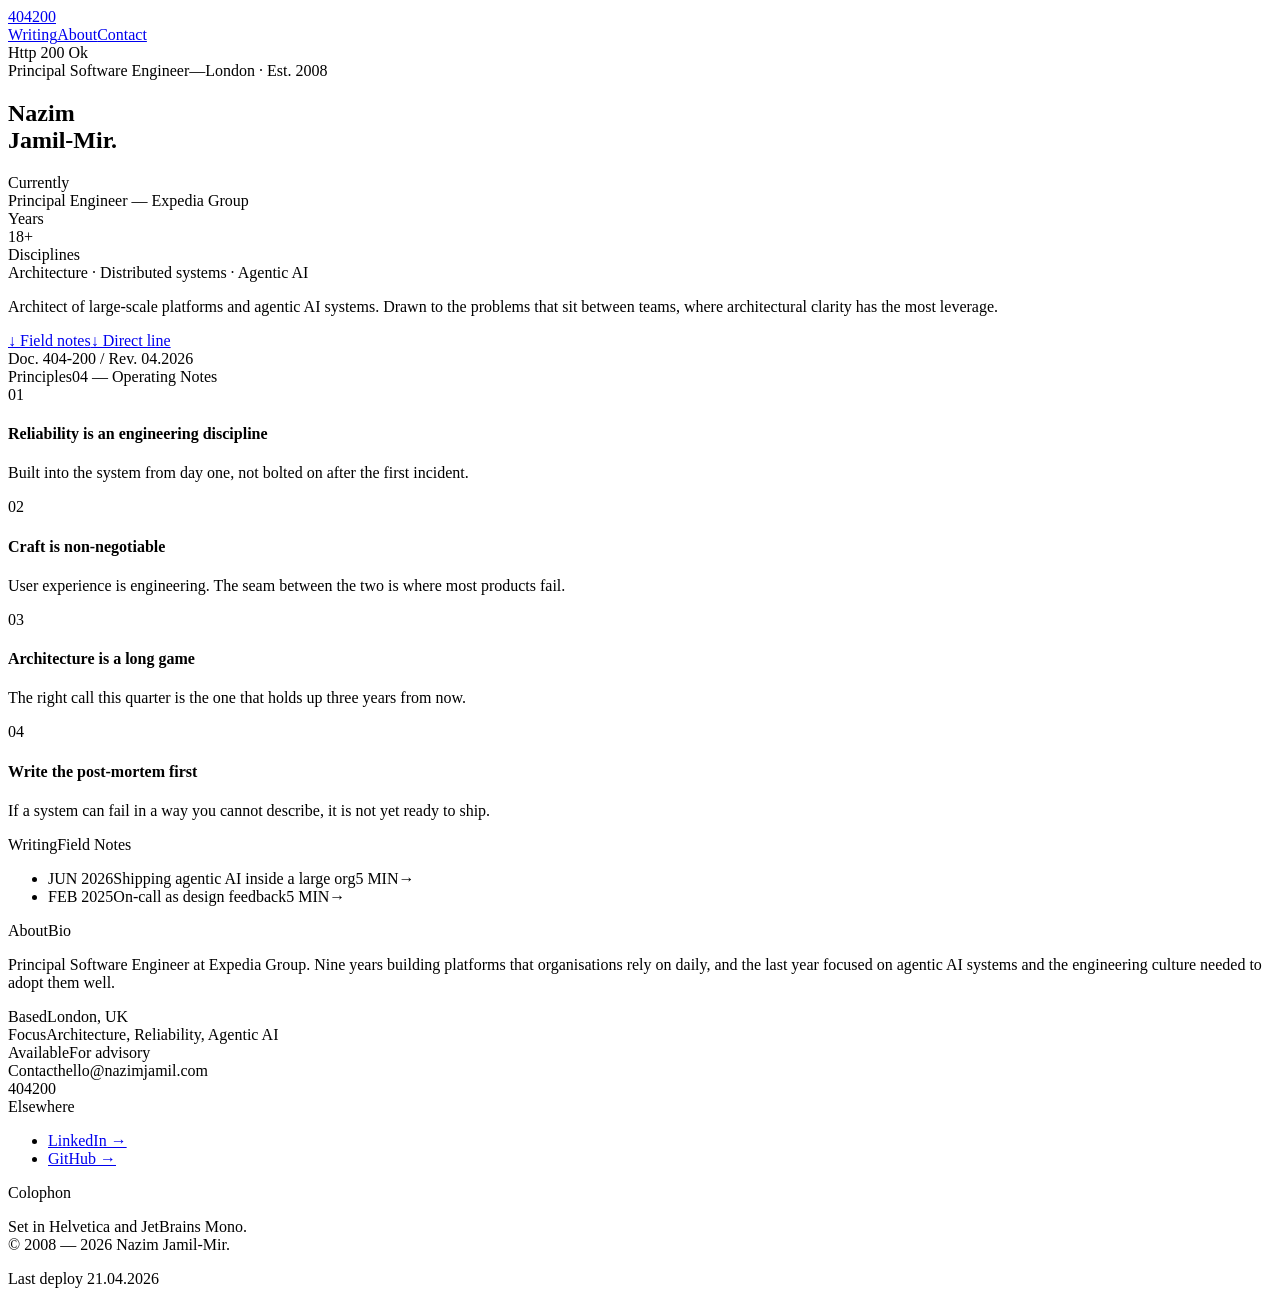
==== commit d85819c9: "Deploying to gh-pages from @ nazimjamil/404200@6c9fbba4cd90cd9b2258c293fcf6536ea27a7392 🚀" ====
--- a/index.html
+++ b/index.html
@@ -1 +1 @@
-<!DOCTYPE html><html lang="en"> <head><meta charset="UTF-8"><meta name="viewport" content="width=device-width, initial-scale=1"><meta name="description" content="Principal Software Engineer. Architect of Phoenix.ai. London."><title>Nazim Jamil-Mir — 404·200</title><link rel="icon" type="image/svg+xml" href="/favicon.svg"><link rel="stylesheet" href="/404.200/_astro/_slug_.CbARQoSY.css"></head> <body> <div class="page"> <style>astro-island,astro-slot,astro-static-slot{display:contents}</style><script>(()=>{var e=async t=>{await(await t())()};(self.Astro||(self.Astro={})).load=e;window.dispatchEvent(new Event("astro:load"));})();</script><script>(()=>{var A=Object.defineProperty;var g=(i,o,a)=>o in i?A(i,o,{enumerable:!0,configurable:!0,writable:!0,value:a}):i[o]=a;var d=(i,o,a)=>g(i,typeof o!="symbol"?o+"":o,a);{let i={0:t=>m(t),1:t=>a(t),2:t=>new RegExp(t),3:t=>new Date(t),4:t=>new Map(a(t)),5:t=>new Set(a(t)),6:t=>BigInt(t),7:t=>new URL(t),8:t=>new Uint8Array(t),9:t=>new Uint16Array(t),10:t=>new Uint32Array(t),11:t=>1/0*t},o=t=>{let[l,e]=t;return l in i?i[l](e):void 0},a=t=>t.map(o),m=t=>typeof t!="object"||t===null?t:Object.fromEntries(Object.entries(t).map(([l,e])=>[l,o(e)]));class y extends HTMLElement{constructor(){super(...arguments);d(this,"Component");d(this,"hydrator");d(this,"hydrate",async()=>{var b;if(!this.hydrator||!this.isConnected)return;let e=(b=this.parentElement)==null?void 0:b.closest("astro-island[ssr]");if(e){e.addEventListener("astro:hydrate",this.hydrate,{once:!0});return}let c=this.querySelectorAll("astro-slot"),n={},h=this.querySelectorAll("template[data-astro-template]");for(let r of h){let s=r.closest(this.tagName);s!=null&&s.isSameNode(this)&&(n[r.getAttribute("data-astro-template")||"default"]=r.innerHTML,r.remove())}for(let r of c){let s=r.closest(this.tagName);s!=null&&s.isSameNode(this)&&(n[r.getAttribute("name")||"default"]=r.innerHTML)}let p;try{p=this.hasAttribute("props")?m(JSON.parse(this.getAttribute("props"))):{}}catch(r){let s=this.getAttribute("component-url")||"<unknown>",v=this.getAttribute("component-export");throw v&&(s+=` (export ${v})`),console.error(`[hydrate] Error parsing props for component ${s}`,this.getAttribute("props"),r),r}let u;await this.hydrator(this)(this.Component,p,n,{client:this.getAttribute("client")}),this.removeAttribute("ssr"),this.dispatchEvent(new CustomEvent("astro:hydrate"))});d(this,"unmount",()=>{this.isConnected||this.dispatchEvent(new CustomEvent("astro:unmount"))})}disconnectedCallback(){document.removeEventListener("astro:after-swap",this.unmount),document.addEventListener("astro:after-swap",this.unmount,{once:!0})}connectedCallback(){if(!this.hasAttribute("await-children")||document.readyState==="interactive"||document.readyState==="complete")this.childrenConnectedCallback();else{let e=()=>{document.removeEventListener("DOMContentLoaded",e),c.disconnect(),this.childrenConnectedCallback()},c=new MutationObserver(()=>{var n;((n=this.lastChild)==null?void 0:n.nodeType)===Node.COMMENT_NODE&&this.lastChild.nodeValue==="astro:end"&&(this.lastChild.remove(),e())});c.observe(this,{childList:!0}),document.addEventListener("DOMContentLoaded",e)}}async childrenConnectedCallback(){let e=this.getAttribute("before-hydration-url");e&&await import(e),this.start()}async start(){let e=JSON.parse(this.getAttribute("opts")),c=this.getAttribute("client");if(Astro[c]===void 0){window.addEventListener(`astro:${c}`,()=>this.start(),{once:!0});return}try{await Astro[c](async()=>{let n=this.getAttribute("renderer-url"),[h,{default:p}]=await Promise.all([import(this.getAttribute("component-url")),n?import(n):()=>()=>{}]),u=this.getAttribute("component-export")||"default";if(!u.includes("."))this.Component=h[u];else{this.Component=h;for(let f of u.split("."))this.Component=this.Component[f]}return this.hydrator=p,this.hydrate},e,this)}catch(n){console.error(`[astro-island] Error hydrating ${this.getAttribute("component-url")}`,n)}}attributeChangedCallback(){this.hydrate()}}d(y,"observedAttributes",["props"]),customElements.get("astro-island")||customElements.define("astro-island",y)}})();</script><astro-island uid="2CeqF" prefix="r10" component-url="/404.200/_astro/Header.SlaGEBiw.js" component-export="default" renderer-url="/404.200/_astro/client.Brf3ESY8.js" props="{&quot;active&quot;:[0,&quot;Work&quot;]}" ssr client="load" opts="{&quot;name&quot;:&quot;Header&quot;,&quot;value&quot;:true}" await-children><header class="site-header"><a class="mark" href="/404.200/">404<span class="dot"></span>200</a><nav class="site-nav"><a class="nav-link" href="/404.200/writing">Writing</a><a class="nav-link" href="/404.200/about">About</a><a class="nav-link" href="/404.200/contact">Contact</a></nav><div class="status-pill u-uppercase"><span class="status-dot"></span>Http 200 Ok</div></header><!--astro:end--></astro-island>  <astro-island uid="1abqfE" prefix="r6" component-url="/404.200/_astro/Hero.DCrojkJp.js" component-export="default" renderer-url="/404.200/_astro/client.Brf3ESY8.js" props="{}" ssr client="load" opts="{&quot;name&quot;:&quot;Hero&quot;,&quot;value&quot;:true}" await-children><section class="hero"><div class="hero-eyebrow"><span>Principal Software Engineer</span><span class="hero-eyebrow-sep">—</span><span>London · Est. 2008</span></div><h1 class="hero-title">Nazim<br/>Jamil-Mir.</h1><div class="hero-meta"><div class="hero-meta-col"><div class="meta-label">Currently</div><div class="meta-value">Principal Engineer — Expedia Group</div></div><div class="hero-meta-col"><div class="meta-label">Years</div><div class="meta-value">18<span class="meta-thin">+</span></div></div><div class="hero-meta-col"><div class="meta-label">Disciplines</div><div class="meta-value">Architecture · Distributed systems · Agentic AI</div></div></div><p class="hero-lede">Full-stack by practice, with a deliberate focus on user experience as craft. Architect of large-scale platforms and agentic AI systems. Drawn to the problems that sit between teams, where architectural clarity has the most leverage.</p><div class="hero-foot"><div class="lhs"><a href="/404.200/writing">↓ Field notes</a><a href="/404.200/contact">↓ Direct line</a></div><div class="u-uppercase">Doc. 404-200 / Rev. 04.2026</div></div></section><!--astro:end--></astro-island>  <section class="principles"><div class="block-head"><span class="label">Principles</span><span class="label-muted">04 — Operating Notes</span></div><div class="principles-grid"><div class="principle"><div class="num">01</div><h4>Reliability is an engineering discipline</h4><p>Built into the system from day one. Not bolted on after the first incident.</p></div><div class="principle"><div class="num">02</div><h4>Craft is non-negotiable</h4><p>User experience is engineering. The seam between the two is where most products fail.</p></div><div class="principle"><div class="num">03</div><h4>Architecture is a long game</h4><p>The right call this quarter is the one that holds up three years from now.</p></div><div class="principle"><div class="num">04</div><h4>Write the post-mortem first</h4><p>If a system can fail in a way you cannot describe, it is not yet ready to ship.</p></div></div></section> <astro-island uid="ZCa6xS" prefix="r8" component-url="/404.200/_astro/WritingList.DbbztyjD.js" component-export="default" renderer-url="/404.200/_astro/client.Brf3ESY8.js" props="{&quot;items&quot;:[1,[[0,{&quot;date&quot;:[0,&quot;FEB 2025&quot;],&quot;title&quot;:[0,&quot;On-call as design feedback&quot;],&quot;readTime&quot;:[0,&quot;5 MIN&quot;],&quot;slug&quot;:[0,&quot;on-call-as-design-feedback&quot;]}],[0,{&quot;date&quot;:[0,&quot;JUN 2026&quot;],&quot;title&quot;:[0,&quot;Shipping agentic AI inside a large org&quot;],&quot;readTime&quot;:[0,&quot;5 MIN&quot;],&quot;slug&quot;:[0,&quot;shipping-agentic-ai-inside-a-large-org&quot;]}]]]}" ssr client="load" opts="{&quot;name&quot;:&quot;WritingList&quot;,&quot;value&quot;:true}" await-children><section class="block theme-dark writing-block"><div class="block-head"><span class="label">Writing</span><span class="label-muted">Field Notes</span></div><ul class="writing-list"><li class="writing-row"><a href="/404.200/writing/on-call-as-design-feedback" class="writing-row-link" style="display:contents;color:inherit;text-decoration:none"><span class="writing-date">FEB 2025</span><span class="writing-title">On-call as design feedback</span><span class="writing-read">5 MIN</span><span class="writing-arrow">→</span></a></li><li class="writing-row"><a href="/404.200/writing/shipping-agentic-ai-inside-a-large-org" class="writing-row-link" style="display:contents;color:inherit;text-decoration:none"><span class="writing-date">JUN 2026</span><span class="writing-title">Shipping agentic AI inside a large org</span><span class="writing-read">5 MIN</span><span class="writing-arrow">→</span></a></li></ul></section><!--astro:end--></astro-island> <section class="block about-block"><div class="block-head"><span class="label">About</span><span class="label-muted">Bio — Short</span></div><div class="about-grid"><p class="about-lede">Principal Software Engineer at Expedia Group. Nine years building platforms that organisations rely on daily, and the last year focused on agentic AI systems and the engineering culture needed to adopt them well.</p><div class="about-side"><div class="kv"><span class="k">Based</span><span class="v">London, UK</span></div><div class="kv"><span class="k">Focus</span><span class="v">Architecture, Reliability, Agentic AI</span></div><div class="kv"><span class="k">Available</span><span class="v">For advisory, not for hire</span></div><div class="kv"><span class="k">Contact</span><span class="v">hello@nazimjamil.com</span></div></div></div></section>  <footer class="site-footer"><div class="footer-col"><div class="footer-mark">404<span class="footer-dot"></span>200</div><div class="footer-tagline">Notes, work, and contact details. Nothing more.</div></div><div class="footer-col"><div class="label">Elsewhere</div><ul class="footer-links"><li><a href="https://www.linkedin.com/in/nazimjamil" target="_blank" rel="noopener noreferrer">LinkedIn →</a></li><li><a href="https://github.com/nazimjamil" target="_blank" rel="noopener noreferrer">GitHub →</a></li></ul></div><div class="footer-col"><div class="label">Colophon</div><p class="footer-small">Set in Helvetica and JetBrains Mono.<br/>Built and maintained by hand.<br/>© 2008 — 2026 Nazim Jamil-Mir.</p></div><div class="footer-status u-uppercase"><span class="status-dot"></span>Http 200 Ok · Last deploy 21.04.2026</div></footer> </div> </body></html>+<!DOCTYPE html><html lang="en"> <head><meta charset="UTF-8"><meta name="viewport" content="width=device-width, initial-scale=1"><meta name="description" content="Principal Software Engineer. Architect of Phoenix.ai. London."><title>Nazim Jamil-Mir — 404·200</title><link rel="icon" type="image/svg+xml" href="/favicon.svg"><link rel="stylesheet" href="/404.200/_astro/_slug_.CbARQoSY.css"></head> <body> <div class="page"> <style>astro-island,astro-slot,astro-static-slot{display:contents}</style><script>(()=>{var e=async t=>{await(await t())()};(self.Astro||(self.Astro={})).load=e;window.dispatchEvent(new Event("astro:load"));})();</script><script>(()=>{var A=Object.defineProperty;var g=(i,o,a)=>o in i?A(i,o,{enumerable:!0,configurable:!0,writable:!0,value:a}):i[o]=a;var d=(i,o,a)=>g(i,typeof o!="symbol"?o+"":o,a);{let i={0:t=>m(t),1:t=>a(t),2:t=>new RegExp(t),3:t=>new Date(t),4:t=>new Map(a(t)),5:t=>new Set(a(t)),6:t=>BigInt(t),7:t=>new URL(t),8:t=>new Uint8Array(t),9:t=>new Uint16Array(t),10:t=>new Uint32Array(t),11:t=>1/0*t},o=t=>{let[l,e]=t;return l in i?i[l](e):void 0},a=t=>t.map(o),m=t=>typeof t!="object"||t===null?t:Object.fromEntries(Object.entries(t).map(([l,e])=>[l,o(e)]));class y extends HTMLElement{constructor(){super(...arguments);d(this,"Component");d(this,"hydrator");d(this,"hydrate",async()=>{var b;if(!this.hydrator||!this.isConnected)return;let e=(b=this.parentElement)==null?void 0:b.closest("astro-island[ssr]");if(e){e.addEventListener("astro:hydrate",this.hydrate,{once:!0});return}let c=this.querySelectorAll("astro-slot"),n={},h=this.querySelectorAll("template[data-astro-template]");for(let r of h){let s=r.closest(this.tagName);s!=null&&s.isSameNode(this)&&(n[r.getAttribute("data-astro-template")||"default"]=r.innerHTML,r.remove())}for(let r of c){let s=r.closest(this.tagName);s!=null&&s.isSameNode(this)&&(n[r.getAttribute("name")||"default"]=r.innerHTML)}let p;try{p=this.hasAttribute("props")?m(JSON.parse(this.getAttribute("props"))):{}}catch(r){let s=this.getAttribute("component-url")||"<unknown>",v=this.getAttribute("component-export");throw v&&(s+=` (export ${v})`),console.error(`[hydrate] Error parsing props for component ${s}`,this.getAttribute("props"),r),r}let u;await this.hydrator(this)(this.Component,p,n,{client:this.getAttribute("client")}),this.removeAttribute("ssr"),this.dispatchEvent(new CustomEvent("astro:hydrate"))});d(this,"unmount",()=>{this.isConnected||this.dispatchEvent(new CustomEvent("astro:unmount"))})}disconnectedCallback(){document.removeEventListener("astro:after-swap",this.unmount),document.addEventListener("astro:after-swap",this.unmount,{once:!0})}connectedCallback(){if(!this.hasAttribute("await-children")||document.readyState==="interactive"||document.readyState==="complete")this.childrenConnectedCallback();else{let e=()=>{document.removeEventListener("DOMContentLoaded",e),c.disconnect(),this.childrenConnectedCallback()},c=new MutationObserver(()=>{var n;((n=this.lastChild)==null?void 0:n.nodeType)===Node.COMMENT_NODE&&this.lastChild.nodeValue==="astro:end"&&(this.lastChild.remove(),e())});c.observe(this,{childList:!0}),document.addEventListener("DOMContentLoaded",e)}}async childrenConnectedCallback(){let e=this.getAttribute("before-hydration-url");e&&await import(e),this.start()}async start(){let e=JSON.parse(this.getAttribute("opts")),c=this.getAttribute("client");if(Astro[c]===void 0){window.addEventListener(`astro:${c}`,()=>this.start(),{once:!0});return}try{await Astro[c](async()=>{let n=this.getAttribute("renderer-url"),[h,{default:p}]=await Promise.all([import(this.getAttribute("component-url")),n?import(n):()=>()=>{}]),u=this.getAttribute("component-export")||"default";if(!u.includes("."))this.Component=h[u];else{this.Component=h;for(let f of u.split("."))this.Component=this.Component[f]}return this.hydrator=p,this.hydrate},e,this)}catch(n){console.error(`[astro-island] Error hydrating ${this.getAttribute("component-url")}`,n)}}attributeChangedCallback(){this.hydrate()}}d(y,"observedAttributes",["props"]),customElements.get("astro-island")||customElements.define("astro-island",y)}})();</script><astro-island uid="2CeqF" prefix="r10" component-url="/404.200/_astro/Header.SlaGEBiw.js" component-export="default" renderer-url="/404.200/_astro/client.Brf3ESY8.js" props="{&quot;active&quot;:[0,&quot;Work&quot;]}" ssr client="load" opts="{&quot;name&quot;:&quot;Header&quot;,&quot;value&quot;:true}" await-children><header class="site-header"><a class="mark" href="/404.200/">404<span class="dot"></span>200</a><nav class="site-nav"><a class="nav-link" href="/404.200/writing">Writing</a><a class="nav-link" href="/404.200/about">About</a><a class="nav-link" href="/404.200/contact">Contact</a></nav><div class="status-pill u-uppercase"><span class="status-dot"></span>Http 200 Ok</div></header><!--astro:end--></astro-island>  <astro-island uid="1xAIiD" prefix="r6" component-url="/404.200/_astro/Hero.DTj1mCM8.js" component-export="default" renderer-url="/404.200/_astro/client.Brf3ESY8.js" props="{}" ssr client="load" opts="{&quot;name&quot;:&quot;Hero&quot;,&quot;value&quot;:true}" await-children><section class="hero"><div class="hero-eyebrow"><span>Principal Software Engineer</span><span class="hero-eyebrow-sep">—</span><span>London · Est. 2008</span></div><h1 class="hero-title">Nazim<br/>Jamil-Mir.</h1><div class="hero-meta"><div class="hero-meta-col"><div class="meta-label">Currently</div><div class="meta-value">Principal Engineer — Expedia Group</div></div><div class="hero-meta-col"><div class="meta-label">Years</div><div class="meta-value">18<span class="meta-thin">+</span></div></div><div class="hero-meta-col"><div class="meta-label">Disciplines</div><div class="meta-value">Architecture · Distributed systems · Agentic AI</div></div></div><p class="hero-lede">Architect of large-scale platforms and agentic AI systems. Drawn to the problems that sit between teams, where architectural clarity has the most leverage.</p><div class="hero-foot"><div class="lhs"><a href="/404.200/writing">↓ Field notes</a><a href="/404.200/contact">↓ Direct line</a></div><div class="u-uppercase">Doc. 404-200 / Rev. 04.2026</div></div></section><!--astro:end--></astro-island>  <section class="principles"><div class="block-head"><span class="label">Principles</span><span class="label-muted">04 — Operating Notes</span></div><div class="principles-grid"><div class="principle"><div class="num">01</div><h4>Reliability is an engineering discipline</h4><p>Built into the system from day one, not bolted on after the first incident.</p></div><div class="principle"><div class="num">02</div><h4>Craft is non-negotiable</h4><p>User experience is engineering. The seam between the two is where most products fail.</p></div><div class="principle"><div class="num">03</div><h4>Architecture is a long game</h4><p>The right call this quarter is the one that holds up three years from now.</p></div><div class="principle"><div class="num">04</div><h4>Write the post-mortem first</h4><p>If a system can fail in a way you cannot describe, it is not yet ready to ship.</p></div></div></section> <astro-island uid="1FPys" prefix="r8" component-url="/404.200/_astro/WritingList.DbbztyjD.js" component-export="default" renderer-url="/404.200/_astro/client.Brf3ESY8.js" props="{&quot;items&quot;:[1,[[0,{&quot;date&quot;:[0,&quot;JUN 2026&quot;],&quot;title&quot;:[0,&quot;Shipping agentic AI inside a large org&quot;],&quot;readTime&quot;:[0,&quot;5 MIN&quot;],&quot;slug&quot;:[0,&quot;shipping-agentic-ai-inside-a-large-org&quot;]}],[0,{&quot;date&quot;:[0,&quot;FEB 2025&quot;],&quot;title&quot;:[0,&quot;On-call as design feedback&quot;],&quot;readTime&quot;:[0,&quot;5 MIN&quot;],&quot;slug&quot;:[0,&quot;on-call-as-design-feedback&quot;]}]]]}" ssr client="load" opts="{&quot;name&quot;:&quot;WritingList&quot;,&quot;value&quot;:true}" await-children><section class="block theme-dark writing-block"><div class="block-head"><span class="label">Writing</span><span class="label-muted">Field Notes</span></div><ul class="writing-list"><li class="writing-row"><a href="/404.200/writing/shipping-agentic-ai-inside-a-large-org" class="writing-row-link" style="display:contents;color:inherit;text-decoration:none"><span class="writing-date">JUN 2026</span><span class="writing-title">Shipping agentic AI inside a large org</span><span class="writing-read">5 MIN</span><span class="writing-arrow">→</span></a></li><li class="writing-row"><a href="/404.200/writing/on-call-as-design-feedback" class="writing-row-link" style="display:contents;color:inherit;text-decoration:none"><span class="writing-date">FEB 2025</span><span class="writing-title">On-call as design feedback</span><span class="writing-read">5 MIN</span><span class="writing-arrow">→</span></a></li></ul></section><!--astro:end--></astro-island> <section class="block about-block"><div class="block-head"><span class="label">About</span><span class="label-muted">Bio</span></div><div class="about-grid"><p class="about-lede">Principal Software Engineer at Expedia Group. Nine years building platforms that organisations rely on daily, and the last year focused on agentic AI systems and the engineering culture needed to adopt them well.</p><div class="about-side"><div class="kv"><span class="k">Based</span><span class="v">London, UK</span></div><div class="kv"><span class="k">Focus</span><span class="v">Architecture, Reliability, Agentic AI</span></div><div class="kv"><span class="k">Available</span><span class="v">For advisory</span></div><div class="kv"><span class="k">Contact</span><span class="v">hello@nazimjamil.com</span></div></div></div></section>  <footer class="site-footer"><div class="footer-col"><div class="footer-mark">404<span class="footer-dot"></span>200</div></div><div class="footer-col"><div class="label">Elsewhere</div><ul class="footer-links"><li><a href="https://www.linkedin.com/in/nazimjamil" target="_blank" rel="noopener noreferrer">LinkedIn →</a></li><li><a href="https://github.com/nazimjamil" target="_blank" rel="noopener noreferrer">GitHub →</a></li></ul></div><div class="footer-col"><div class="label">Colophon</div><p class="footer-small">Set in Helvetica and JetBrains Mono.<br/>© 2008 — 2026 Nazim Jamil-Mir.</p></div><div class="footer-status u-uppercase"><span class="status-dot"></span>Last deploy 21.04.2026</div></footer> </div> </body></html>
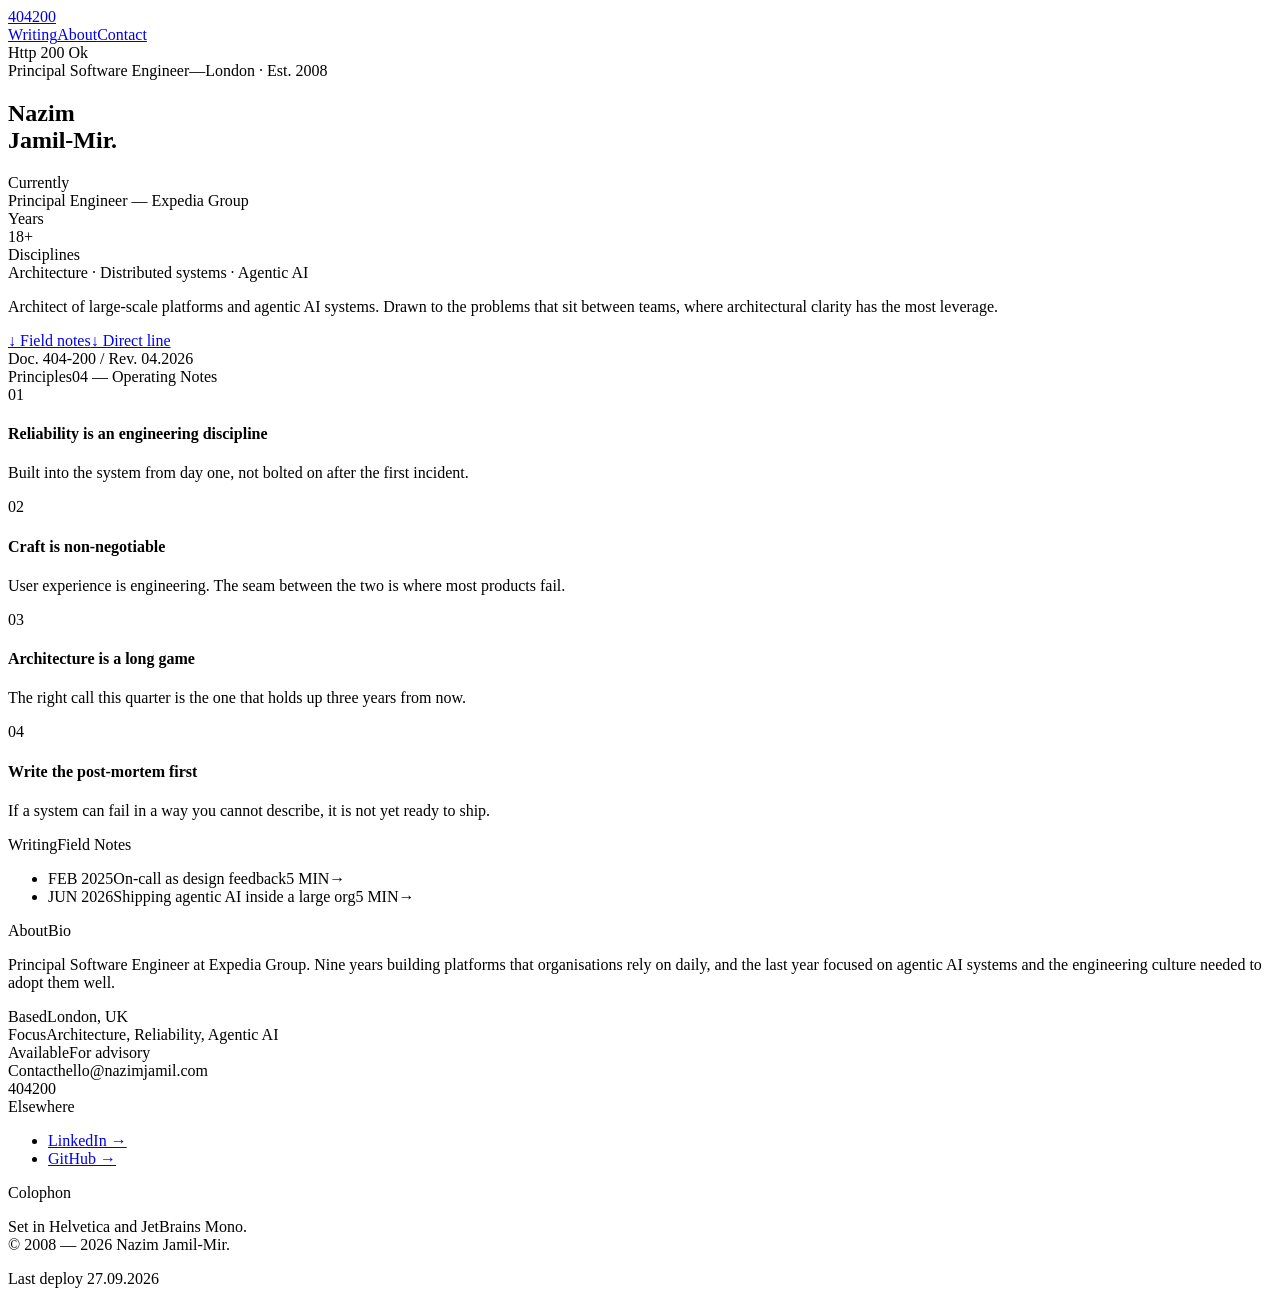
==== commit 844c4d17: "Deploying to gh-pages from @ nazimjamil/404200@da3302ede17dab240cc0339001bb0a37a1f392a7 🚀" ====
--- a/index.html
+++ b/index.html
@@ -1 +1 @@
-<!DOCTYPE html><html lang="en"> <head><meta charset="UTF-8"><meta name="viewport" content="width=device-width, initial-scale=1"><meta name="description" content="Principal Software Engineer. Architect of Phoenix.ai. London."><title>Nazim Jamil-Mir — 404·200</title><link rel="icon" type="image/svg+xml" href="/favicon.svg"><link rel="stylesheet" href="/404.200/_astro/_slug_.CbARQoSY.css"></head> <body> <div class="page"> <style>astro-island,astro-slot,astro-static-slot{display:contents}</style><script>(()=>{var e=async t=>{await(await t())()};(self.Astro||(self.Astro={})).load=e;window.dispatchEvent(new Event("astro:load"));})();</script><script>(()=>{var A=Object.defineProperty;var g=(i,o,a)=>o in i?A(i,o,{enumerable:!0,configurable:!0,writable:!0,value:a}):i[o]=a;var d=(i,o,a)=>g(i,typeof o!="symbol"?o+"":o,a);{let i={0:t=>m(t),1:t=>a(t),2:t=>new RegExp(t),3:t=>new Date(t),4:t=>new Map(a(t)),5:t=>new Set(a(t)),6:t=>BigInt(t),7:t=>new URL(t),8:t=>new Uint8Array(t),9:t=>new Uint16Array(t),10:t=>new Uint32Array(t),11:t=>1/0*t},o=t=>{let[l,e]=t;return l in i?i[l](e):void 0},a=t=>t.map(o),m=t=>typeof t!="object"||t===null?t:Object.fromEntries(Object.entries(t).map(([l,e])=>[l,o(e)]));class y extends HTMLElement{constructor(){super(...arguments);d(this,"Component");d(this,"hydrator");d(this,"hydrate",async()=>{var b;if(!this.hydrator||!this.isConnected)return;let e=(b=this.parentElement)==null?void 0:b.closest("astro-island[ssr]");if(e){e.addEventListener("astro:hydrate",this.hydrate,{once:!0});return}let c=this.querySelectorAll("astro-slot"),n={},h=this.querySelectorAll("template[data-astro-template]");for(let r of h){let s=r.closest(this.tagName);s!=null&&s.isSameNode(this)&&(n[r.getAttribute("data-astro-template")||"default"]=r.innerHTML,r.remove())}for(let r of c){let s=r.closest(this.tagName);s!=null&&s.isSameNode(this)&&(n[r.getAttribute("name")||"default"]=r.innerHTML)}let p;try{p=this.hasAttribute("props")?m(JSON.parse(this.getAttribute("props"))):{}}catch(r){let s=this.getAttribute("component-url")||"<unknown>",v=this.getAttribute("component-export");throw v&&(s+=` (export ${v})`),console.error(`[hydrate] Error parsing props for component ${s}`,this.getAttribute("props"),r),r}let u;await this.hydrator(this)(this.Component,p,n,{client:this.getAttribute("client")}),this.removeAttribute("ssr"),this.dispatchEvent(new CustomEvent("astro:hydrate"))});d(this,"unmount",()=>{this.isConnected||this.dispatchEvent(new CustomEvent("astro:unmount"))})}disconnectedCallback(){document.removeEventListener("astro:after-swap",this.unmount),document.addEventListener("astro:after-swap",this.unmount,{once:!0})}connectedCallback(){if(!this.hasAttribute("await-children")||document.readyState==="interactive"||document.readyState==="complete")this.childrenConnectedCallback();else{let e=()=>{document.removeEventListener("DOMContentLoaded",e),c.disconnect(),this.childrenConnectedCallback()},c=new MutationObserver(()=>{var n;((n=this.lastChild)==null?void 0:n.nodeType)===Node.COMMENT_NODE&&this.lastChild.nodeValue==="astro:end"&&(this.lastChild.remove(),e())});c.observe(this,{childList:!0}),document.addEventListener("DOMContentLoaded",e)}}async childrenConnectedCallback(){let e=this.getAttribute("before-hydration-url");e&&await import(e),this.start()}async start(){let e=JSON.parse(this.getAttribute("opts")),c=this.getAttribute("client");if(Astro[c]===void 0){window.addEventListener(`astro:${c}`,()=>this.start(),{once:!0});return}try{await Astro[c](async()=>{let n=this.getAttribute("renderer-url"),[h,{default:p}]=await Promise.all([import(this.getAttribute("component-url")),n?import(n):()=>()=>{}]),u=this.getAttribute("component-export")||"default";if(!u.includes("."))this.Component=h[u];else{this.Component=h;for(let f of u.split("."))this.Component=this.Component[f]}return this.hydrator=p,this.hydrate},e,this)}catch(n){console.error(`[astro-island] Error hydrating ${this.getAttribute("component-url")}`,n)}}attributeChangedCallback(){this.hydrate()}}d(y,"observedAttributes",["props"]),customElements.get("astro-island")||customElements.define("astro-island",y)}})();</script><astro-island uid="2CeqF" prefix="r10" component-url="/404.200/_astro/Header.SlaGEBiw.js" component-export="default" renderer-url="/404.200/_astro/client.Brf3ESY8.js" props="{&quot;active&quot;:[0,&quot;Work&quot;]}" ssr client="load" opts="{&quot;name&quot;:&quot;Header&quot;,&quot;value&quot;:true}" await-children><header class="site-header"><a class="mark" href="/404.200/">404<span class="dot"></span>200</a><nav class="site-nav"><a class="nav-link" href="/404.200/writing">Writing</a><a class="nav-link" href="/404.200/about">About</a><a class="nav-link" href="/404.200/contact">Contact</a></nav><div class="status-pill u-uppercase"><span class="status-dot"></span>Http 200 Ok</div></header><!--astro:end--></astro-island>  <astro-island uid="1xAIiD" prefix="r6" component-url="/404.200/_astro/Hero.DTj1mCM8.js" component-export="default" renderer-url="/404.200/_astro/client.Brf3ESY8.js" props="{}" ssr client="load" opts="{&quot;name&quot;:&quot;Hero&quot;,&quot;value&quot;:true}" await-children><section class="hero"><div class="hero-eyebrow"><span>Principal Software Engineer</span><span class="hero-eyebrow-sep">—</span><span>London · Est. 2008</span></div><h1 class="hero-title">Nazim<br/>Jamil-Mir.</h1><div class="hero-meta"><div class="hero-meta-col"><div class="meta-label">Currently</div><div class="meta-value">Principal Engineer — Expedia Group</div></div><div class="hero-meta-col"><div class="meta-label">Years</div><div class="meta-value">18<span class="meta-thin">+</span></div></div><div class="hero-meta-col"><div class="meta-label">Disciplines</div><div class="meta-value">Architecture · Distributed systems · Agentic AI</div></div></div><p class="hero-lede">Architect of large-scale platforms and agentic AI systems. Drawn to the problems that sit between teams, where architectural clarity has the most leverage.</p><div class="hero-foot"><div class="lhs"><a href="/404.200/writing">↓ Field notes</a><a href="/404.200/contact">↓ Direct line</a></div><div class="u-uppercase">Doc. 404-200 / Rev. 04.2026</div></div></section><!--astro:end--></astro-island>  <section class="principles"><div class="block-head"><span class="label">Principles</span><span class="label-muted">04 — Operating Notes</span></div><div class="principles-grid"><div class="principle"><div class="num">01</div><h4>Reliability is an engineering discipline</h4><p>Built into the system from day one, not bolted on after the first incident.</p></div><div class="principle"><div class="num">02</div><h4>Craft is non-negotiable</h4><p>User experience is engineering. The seam between the two is where most products fail.</p></div><div class="principle"><div class="num">03</div><h4>Architecture is a long game</h4><p>The right call this quarter is the one that holds up three years from now.</p></div><div class="principle"><div class="num">04</div><h4>Write the post-mortem first</h4><p>If a system can fail in a way you cannot describe, it is not yet ready to ship.</p></div></div></section> <astro-island uid="1FPys" prefix="r8" component-url="/404.200/_astro/WritingList.DbbztyjD.js" component-export="default" renderer-url="/404.200/_astro/client.Brf3ESY8.js" props="{&quot;items&quot;:[1,[[0,{&quot;date&quot;:[0,&quot;JUN 2026&quot;],&quot;title&quot;:[0,&quot;Shipping agentic AI inside a large org&quot;],&quot;readTime&quot;:[0,&quot;5 MIN&quot;],&quot;slug&quot;:[0,&quot;shipping-agentic-ai-inside-a-large-org&quot;]}],[0,{&quot;date&quot;:[0,&quot;FEB 2025&quot;],&quot;title&quot;:[0,&quot;On-call as design feedback&quot;],&quot;readTime&quot;:[0,&quot;5 MIN&quot;],&quot;slug&quot;:[0,&quot;on-call-as-design-feedback&quot;]}]]]}" ssr client="load" opts="{&quot;name&quot;:&quot;WritingList&quot;,&quot;value&quot;:true}" await-children><section class="block theme-dark writing-block"><div class="block-head"><span class="label">Writing</span><span class="label-muted">Field Notes</span></div><ul class="writing-list"><li class="writing-row"><a href="/404.200/writing/shipping-agentic-ai-inside-a-large-org" class="writing-row-link" style="display:contents;color:inherit;text-decoration:none"><span class="writing-date">JUN 2026</span><span class="writing-title">Shipping agentic AI inside a large org</span><span class="writing-read">5 MIN</span><span class="writing-arrow">→</span></a></li><li class="writing-row"><a href="/404.200/writing/on-call-as-design-feedback" class="writing-row-link" style="display:contents;color:inherit;text-decoration:none"><span class="writing-date">FEB 2025</span><span class="writing-title">On-call as design feedback</span><span class="writing-read">5 MIN</span><span class="writing-arrow">→</span></a></li></ul></section><!--astro:end--></astro-island> <section class="block about-block"><div class="block-head"><span class="label">About</span><span class="label-muted">Bio</span></div><div class="about-grid"><p class="about-lede">Principal Software Engineer at Expedia Group. Nine years building platforms that organisations rely on daily, and the last year focused on agentic AI systems and the engineering culture needed to adopt them well.</p><div class="about-side"><div class="kv"><span class="k">Based</span><span class="v">London, UK</span></div><div class="kv"><span class="k">Focus</span><span class="v">Architecture, Reliability, Agentic AI</span></div><div class="kv"><span class="k">Available</span><span class="v">For advisory</span></div><div class="kv"><span class="k">Contact</span><span class="v">hello@nazimjamil.com</span></div></div></div></section>  <footer class="site-footer"><div class="footer-col"><div class="footer-mark">404<span class="footer-dot"></span>200</div></div><div class="footer-col"><div class="label">Elsewhere</div><ul class="footer-links"><li><a href="https://www.linkedin.com/in/nazimjamil" target="_blank" rel="noopener noreferrer">LinkedIn →</a></li><li><a href="https://github.com/nazimjamil" target="_blank" rel="noopener noreferrer">GitHub →</a></li></ul></div><div class="footer-col"><div class="label">Colophon</div><p class="footer-small">Set in Helvetica and JetBrains Mono.<br/>© 2008 — 2026 Nazim Jamil-Mir.</p></div><div class="footer-status u-uppercase"><span class="status-dot"></span>Last deploy 21.04.2026</div></footer> </div> </body></html>+<!DOCTYPE html><html lang="en"> <head><meta charset="UTF-8"><meta name="viewport" content="width=device-width, initial-scale=1"><meta name="description" content="Principal Software Engineer. Architect of Phoenix.ai. London."><title>Nazim Jamil-Mir — 404·200</title><link rel="icon" type="image/svg+xml" href="/favicon.svg"><link rel="stylesheet" href="/404.200/_astro/_slug_.CbARQoSY.css"></head> <body> <div class="page"> <style>astro-island,astro-slot,astro-static-slot{display:contents}</style><script>(()=>{var e=async t=>{await(await t())()};(self.Astro||(self.Astro={})).load=e;window.dispatchEvent(new Event("astro:load"));})();</script><script>(()=>{var A=Object.defineProperty;var g=(i,o,a)=>o in i?A(i,o,{enumerable:!0,configurable:!0,writable:!0,value:a}):i[o]=a;var d=(i,o,a)=>g(i,typeof o!="symbol"?o+"":o,a);{let i={0:t=>m(t),1:t=>a(t),2:t=>new RegExp(t),3:t=>new Date(t),4:t=>new Map(a(t)),5:t=>new Set(a(t)),6:t=>BigInt(t),7:t=>new URL(t),8:t=>new Uint8Array(t),9:t=>new Uint16Array(t),10:t=>new Uint32Array(t),11:t=>1/0*t},o=t=>{let[l,e]=t;return l in i?i[l](e):void 0},a=t=>t.map(o),m=t=>typeof t!="object"||t===null?t:Object.fromEntries(Object.entries(t).map(([l,e])=>[l,o(e)]));class y extends HTMLElement{constructor(){super(...arguments);d(this,"Component");d(this,"hydrator");d(this,"hydrate",async()=>{var b;if(!this.hydrator||!this.isConnected)return;let e=(b=this.parentElement)==null?void 0:b.closest("astro-island[ssr]");if(e){e.addEventListener("astro:hydrate",this.hydrate,{once:!0});return}let c=this.querySelectorAll("astro-slot"),n={},h=this.querySelectorAll("template[data-astro-template]");for(let r of h){let s=r.closest(this.tagName);s!=null&&s.isSameNode(this)&&(n[r.getAttribute("data-astro-template")||"default"]=r.innerHTML,r.remove())}for(let r of c){let s=r.closest(this.tagName);s!=null&&s.isSameNode(this)&&(n[r.getAttribute("name")||"default"]=r.innerHTML)}let p;try{p=this.hasAttribute("props")?m(JSON.parse(this.getAttribute("props"))):{}}catch(r){let s=this.getAttribute("component-url")||"<unknown>",v=this.getAttribute("component-export");throw v&&(s+=` (export ${v})`),console.error(`[hydrate] Error parsing props for component ${s}`,this.getAttribute("props"),r),r}let u;await this.hydrator(this)(this.Component,p,n,{client:this.getAttribute("client")}),this.removeAttribute("ssr"),this.dispatchEvent(new CustomEvent("astro:hydrate"))});d(this,"unmount",()=>{this.isConnected||this.dispatchEvent(new CustomEvent("astro:unmount"))})}disconnectedCallback(){document.removeEventListener("astro:after-swap",this.unmount),document.addEventListener("astro:after-swap",this.unmount,{once:!0})}connectedCallback(){if(!this.hasAttribute("await-children")||document.readyState==="interactive"||document.readyState==="complete")this.childrenConnectedCallback();else{let e=()=>{document.removeEventListener("DOMContentLoaded",e),c.disconnect(),this.childrenConnectedCallback()},c=new MutationObserver(()=>{var n;((n=this.lastChild)==null?void 0:n.nodeType)===Node.COMMENT_NODE&&this.lastChild.nodeValue==="astro:end"&&(this.lastChild.remove(),e())});c.observe(this,{childList:!0}),document.addEventListener("DOMContentLoaded",e)}}async childrenConnectedCallback(){let e=this.getAttribute("before-hydration-url");e&&await import(e),this.start()}async start(){let e=JSON.parse(this.getAttribute("opts")),c=this.getAttribute("client");if(Astro[c]===void 0){window.addEventListener(`astro:${c}`,()=>this.start(),{once:!0});return}try{await Astro[c](async()=>{let n=this.getAttribute("renderer-url"),[h,{default:p}]=await Promise.all([import(this.getAttribute("component-url")),n?import(n):()=>()=>{}]),u=this.getAttribute("component-export")||"default";if(!u.includes("."))this.Component=h[u];else{this.Component=h;for(let f of u.split("."))this.Component=this.Component[f]}return this.hydrator=p,this.hydrate},e,this)}catch(n){console.error(`[astro-island] Error hydrating ${this.getAttribute("component-url")}`,n)}}attributeChangedCallback(){this.hydrate()}}d(y,"observedAttributes",["props"]),customElements.get("astro-island")||customElements.define("astro-island",y)}})();</script><astro-island uid="2CeqF" prefix="r10" component-url="/404.200/_astro/Header.SlaGEBiw.js" component-export="default" renderer-url="/404.200/_astro/client.Brf3ESY8.js" props="{&quot;active&quot;:[0,&quot;Work&quot;]}" ssr client="load" opts="{&quot;name&quot;:&quot;Header&quot;,&quot;value&quot;:true}" await-children><header class="site-header"><a class="mark" href="/404.200/">404<span class="dot"></span>200</a><nav class="site-nav"><a class="nav-link" href="/404.200/writing">Writing</a><a class="nav-link" href="/404.200/about">About</a><a class="nav-link" href="/404.200/contact">Contact</a></nav><div class="status-pill u-uppercase"><span class="status-dot"></span>Http 200 Ok</div></header><!--astro:end--></astro-island>  <astro-island uid="1xAIiD" prefix="r6" component-url="/404.200/_astro/Hero.DTj1mCM8.js" component-export="default" renderer-url="/404.200/_astro/client.Brf3ESY8.js" props="{}" ssr client="load" opts="{&quot;name&quot;:&quot;Hero&quot;,&quot;value&quot;:true}" await-children><section class="hero"><div class="hero-eyebrow"><span>Principal Software Engineer</span><span class="hero-eyebrow-sep">—</span><span>London · Est. 2008</span></div><h1 class="hero-title">Nazim<br/>Jamil-Mir.</h1><div class="hero-meta"><div class="hero-meta-col"><div class="meta-label">Currently</div><div class="meta-value">Principal Engineer — Expedia Group</div></div><div class="hero-meta-col"><div class="meta-label">Years</div><div class="meta-value">18<span class="meta-thin">+</span></div></div><div class="hero-meta-col"><div class="meta-label">Disciplines</div><div class="meta-value">Architecture · Distributed systems · Agentic AI</div></div></div><p class="hero-lede">Architect of large-scale platforms and agentic AI systems. Drawn to the problems that sit between teams, where architectural clarity has the most leverage.</p><div class="hero-foot"><div class="lhs"><a href="/404.200/writing">↓ Field notes</a><a href="/404.200/contact">↓ Direct line</a></div><div class="u-uppercase">Doc. 404-200 / Rev. 04.2026</div></div></section><!--astro:end--></astro-island>  <section class="principles"><div class="block-head"><span class="label">Principles</span><span class="label-muted">04 — Operating Notes</span></div><div class="principles-grid"><div class="principle"><div class="num">01</div><h4>Reliability is an engineering discipline</h4><p>Built into the system from day one, not bolted on after the first incident.</p></div><div class="principle"><div class="num">02</div><h4>Craft is non-negotiable</h4><p>User experience is engineering. The seam between the two is where most products fail.</p></div><div class="principle"><div class="num">03</div><h4>Architecture is a long game</h4><p>The right call this quarter is the one that holds up three years from now.</p></div><div class="principle"><div class="num">04</div><h4>Write the post-mortem first</h4><p>If a system can fail in a way you cannot describe, it is not yet ready to ship.</p></div></div></section> <astro-island uid="ZCa6xS" prefix="r8" component-url="/404.200/_astro/WritingList.DbbztyjD.js" component-export="default" renderer-url="/404.200/_astro/client.Brf3ESY8.js" props="{&quot;items&quot;:[1,[[0,{&quot;date&quot;:[0,&quot;FEB 2025&quot;],&quot;title&quot;:[0,&quot;On-call as design feedback&quot;],&quot;readTime&quot;:[0,&quot;5 MIN&quot;],&quot;slug&quot;:[0,&quot;on-call-as-design-feedback&quot;]}],[0,{&quot;date&quot;:[0,&quot;JUN 2026&quot;],&quot;title&quot;:[0,&quot;Shipping agentic AI inside a large org&quot;],&quot;readTime&quot;:[0,&quot;5 MIN&quot;],&quot;slug&quot;:[0,&quot;shipping-agentic-ai-inside-a-large-org&quot;]}]]]}" ssr client="load" opts="{&quot;name&quot;:&quot;WritingList&quot;,&quot;value&quot;:true}" await-children><section class="block theme-dark writing-block"><div class="block-head"><span class="label">Writing</span><span class="label-muted">Field Notes</span></div><ul class="writing-list"><li class="writing-row"><a href="/404.200/writing/on-call-as-design-feedback" class="writing-row-link" style="display:contents;color:inherit;text-decoration:none"><span class="writing-date">FEB 2025</span><span class="writing-title">On-call as design feedback</span><span class="writing-read">5 MIN</span><span class="writing-arrow">→</span></a></li><li class="writing-row"><a href="/404.200/writing/shipping-agentic-ai-inside-a-large-org" class="writing-row-link" style="display:contents;color:inherit;text-decoration:none"><span class="writing-date">JUN 2026</span><span class="writing-title">Shipping agentic AI inside a large org</span><span class="writing-read">5 MIN</span><span class="writing-arrow">→</span></a></li></ul></section><!--astro:end--></astro-island> <section class="block about-block"><div class="block-head"><span class="label">About</span><span class="label-muted">Bio</span></div><div class="about-grid"><p class="about-lede">Principal Software Engineer at Expedia Group. Nine years building platforms that organisations rely on daily, and the last year focused on agentic AI systems and the engineering culture needed to adopt them well.</p><div class="about-side"><div class="kv"><span class="k">Based</span><span class="v">London, UK</span></div><div class="kv"><span class="k">Focus</span><span class="v">Architecture, Reliability, Agentic AI</span></div><div class="kv"><span class="k">Available</span><span class="v">For advisory</span></div><div class="kv"><span class="k">Contact</span><span class="v">hello@nazimjamil.com</span></div></div></div></section>  <footer class="site-footer"><div class="footer-col"><div class="footer-mark">404<span class="footer-dot"></span>200</div></div><div class="footer-col"><div class="label">Elsewhere</div><ul class="footer-links"><li><a href="https://www.linkedin.com/in/nazimjamil" target="_blank" rel="noopener noreferrer">LinkedIn →</a></li><li><a href="https://github.com/nazimjamil" target="_blank" rel="noopener noreferrer">GitHub →</a></li></ul></div><div class="footer-col"><div class="label">Colophon</div><p class="footer-small">Set in Helvetica and JetBrains Mono.<br/>© 2008 — 2026 Nazim Jamil-Mir.</p></div><div class="footer-status u-uppercase"><span class="status-dot"></span>Last deploy <!-- -->27.09.2026</div></footer> </div> </body></html>
